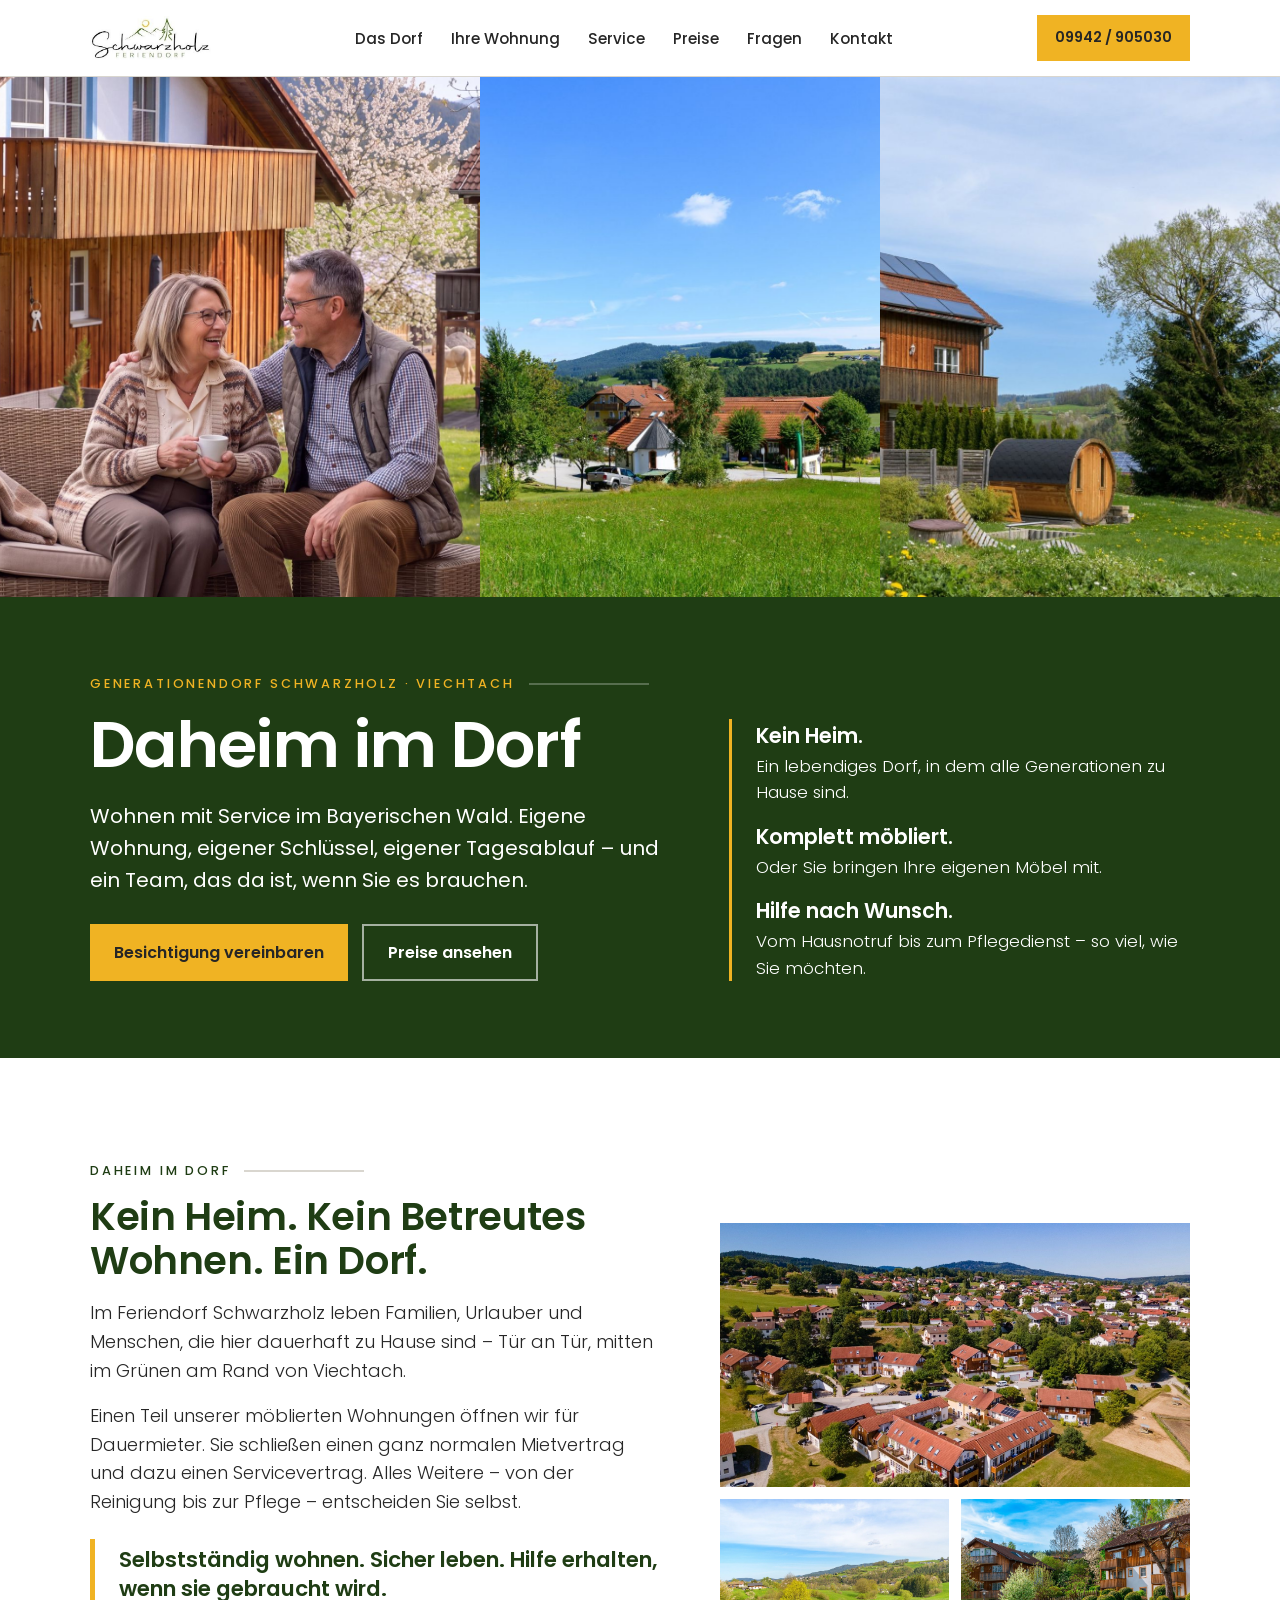
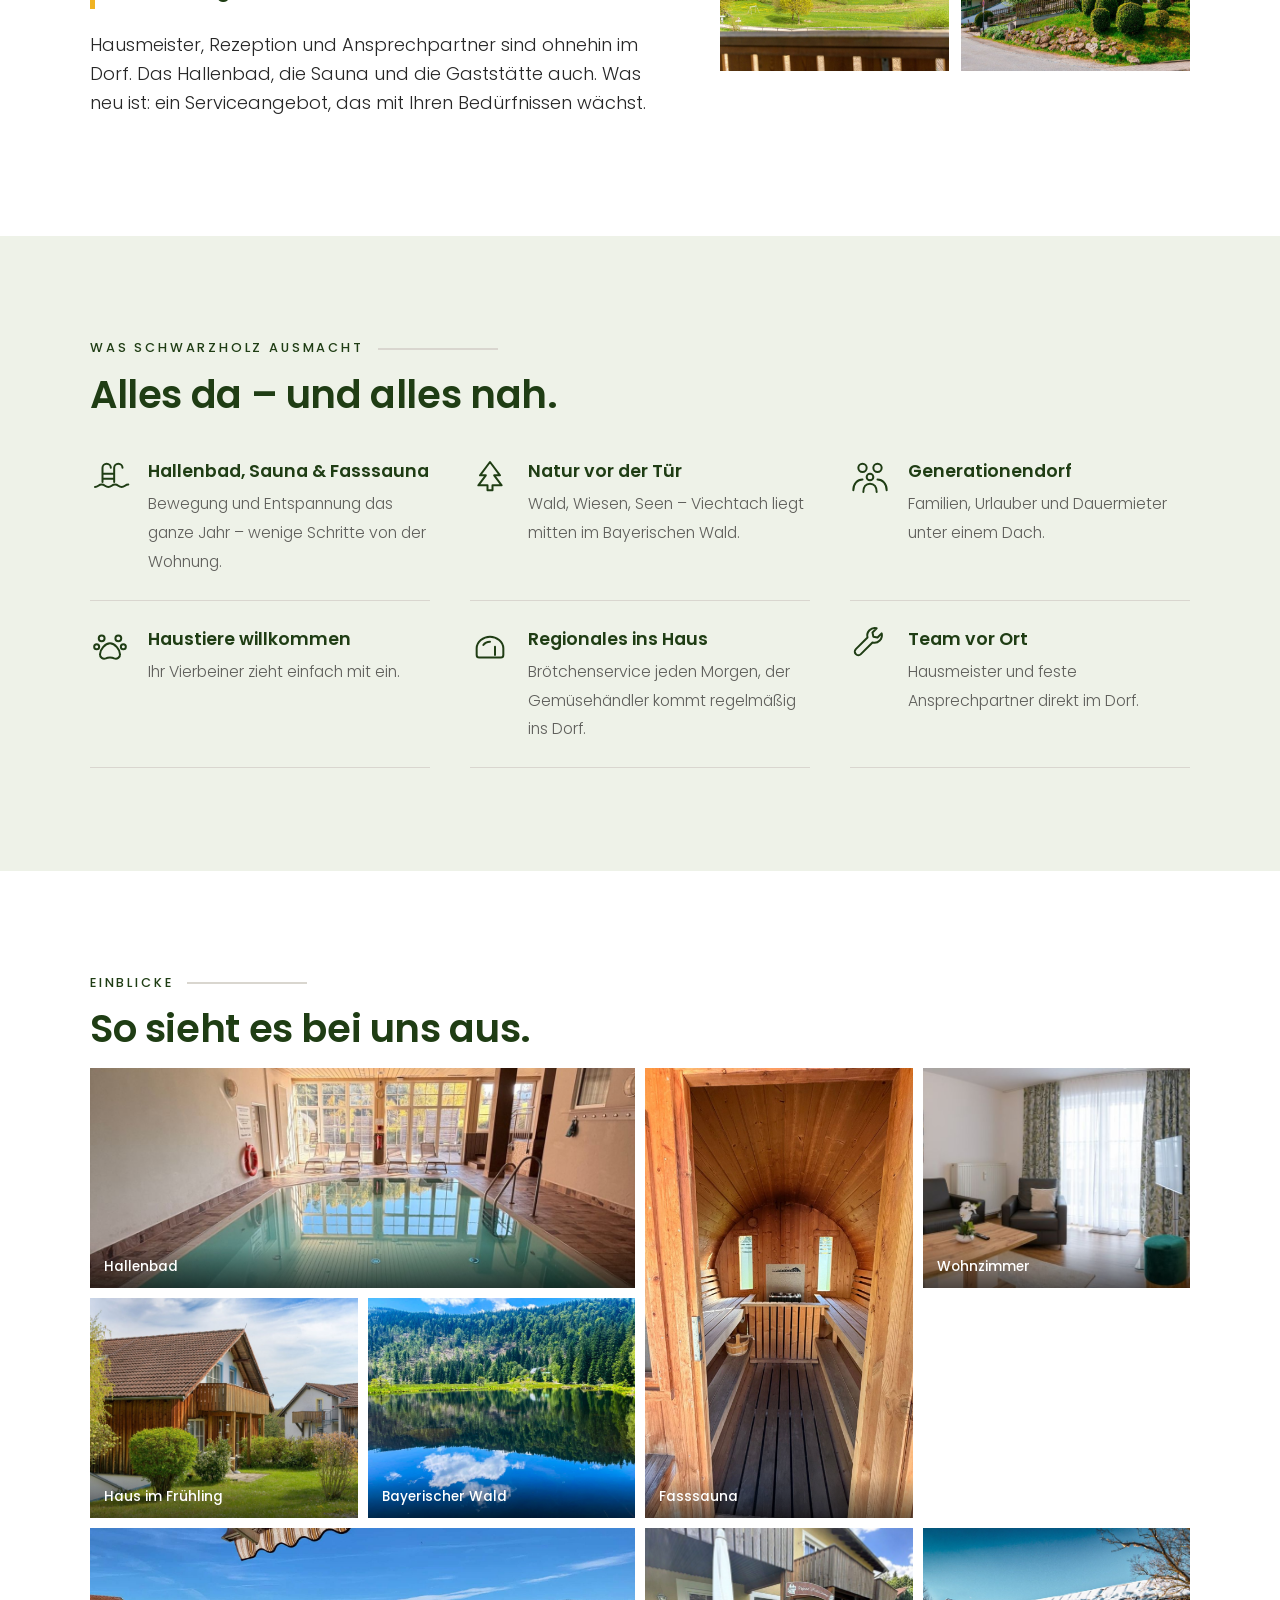
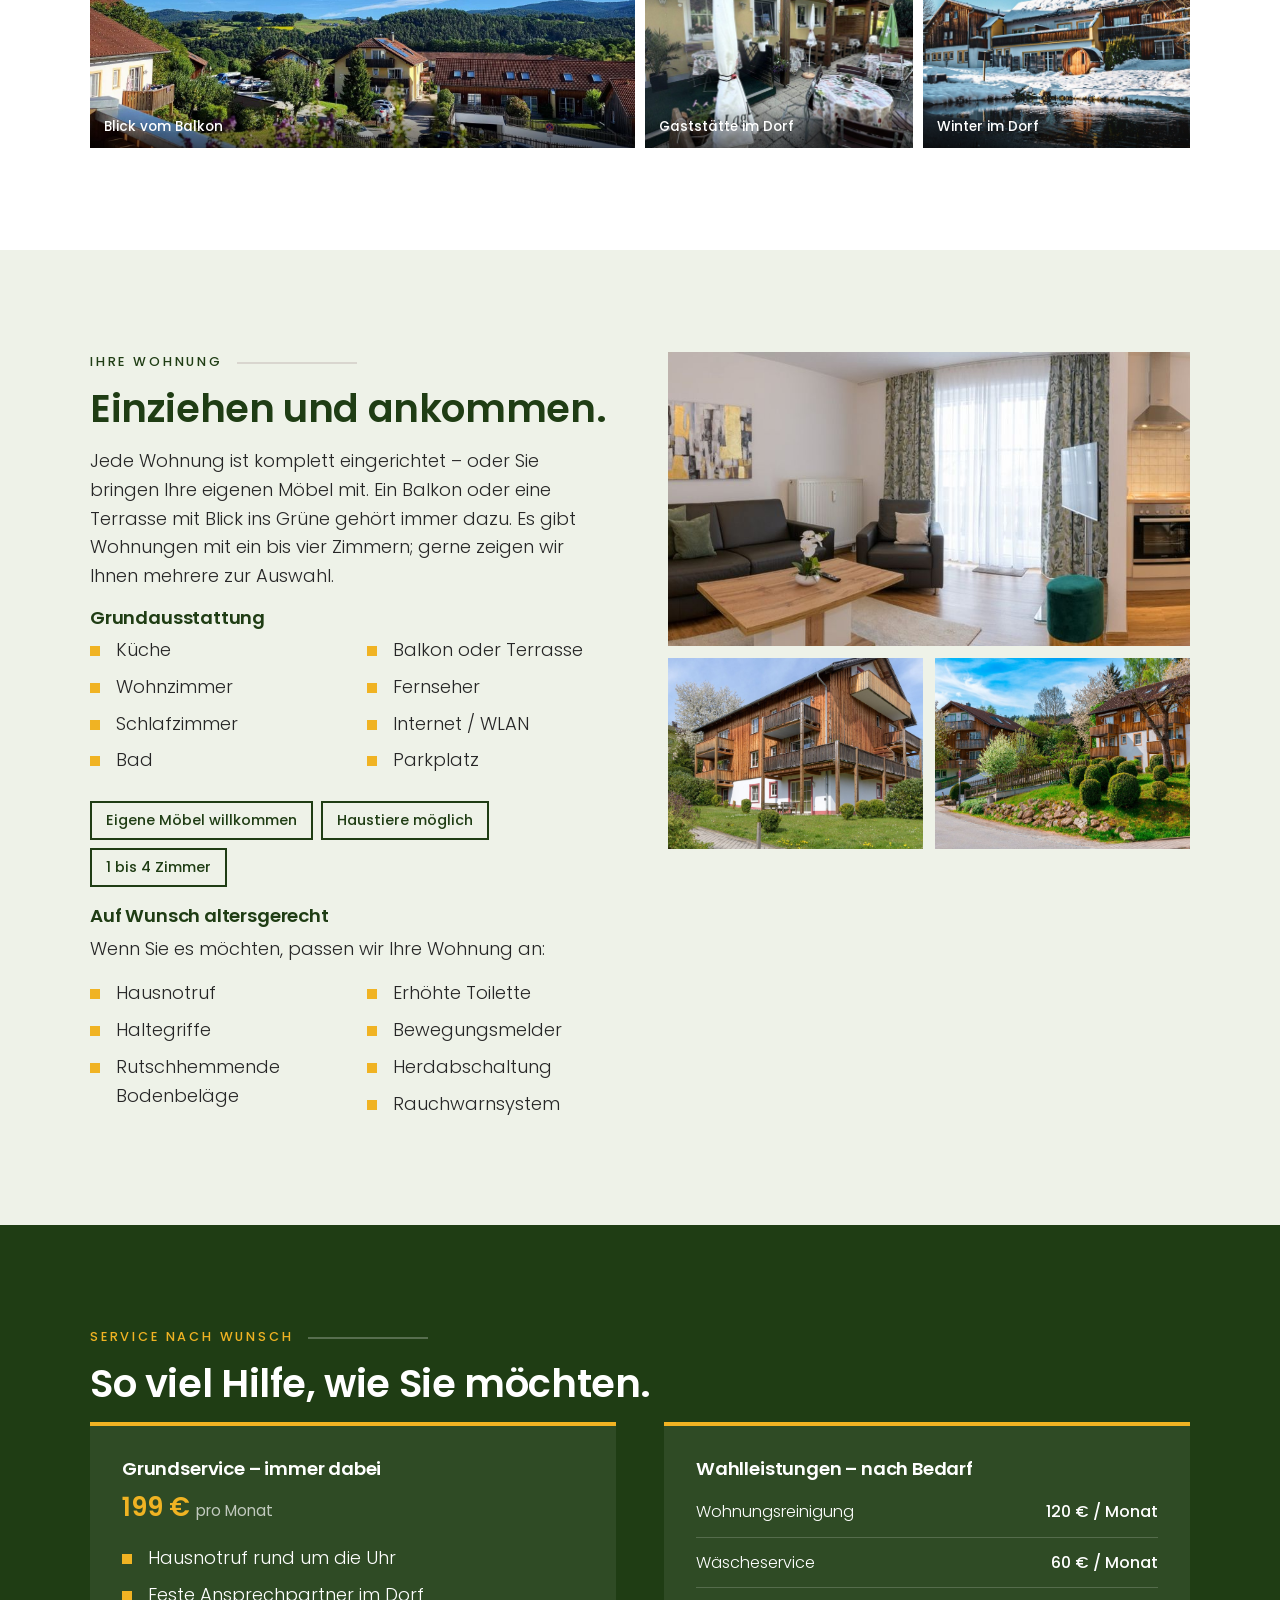
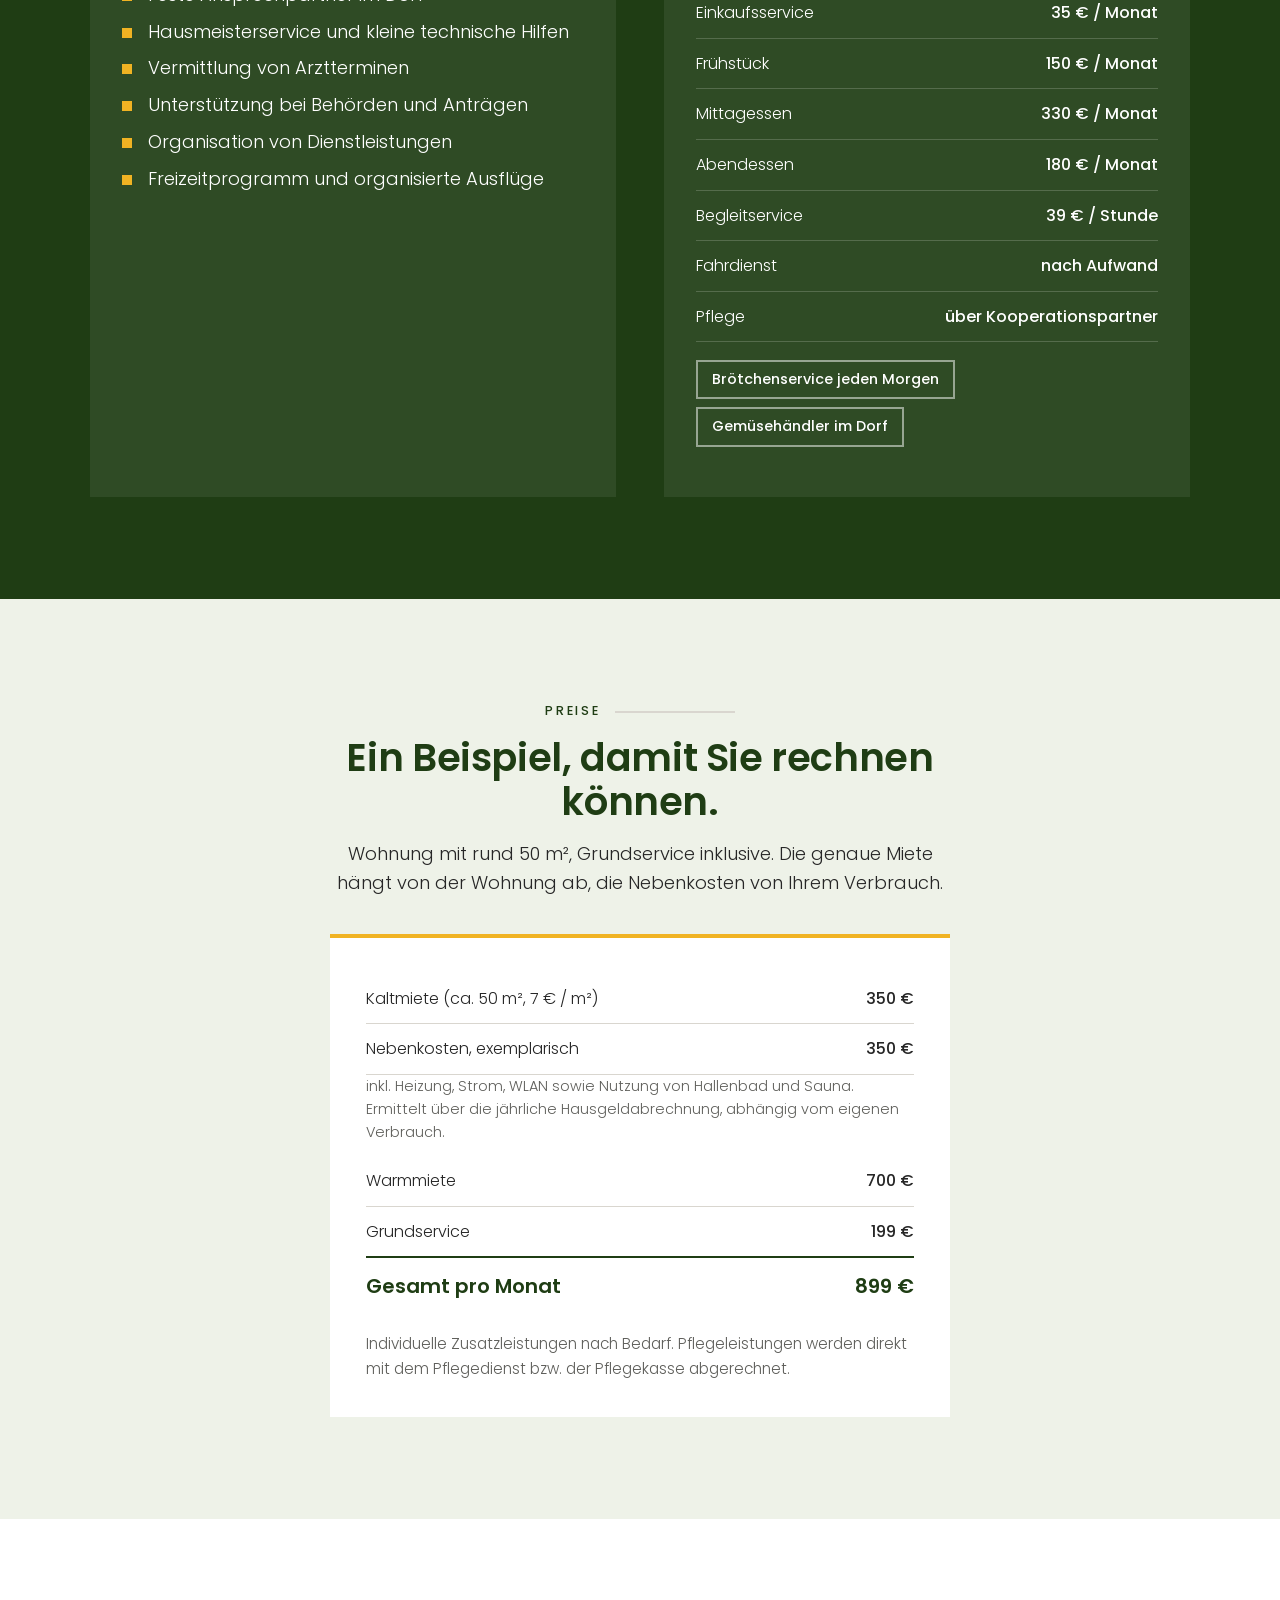
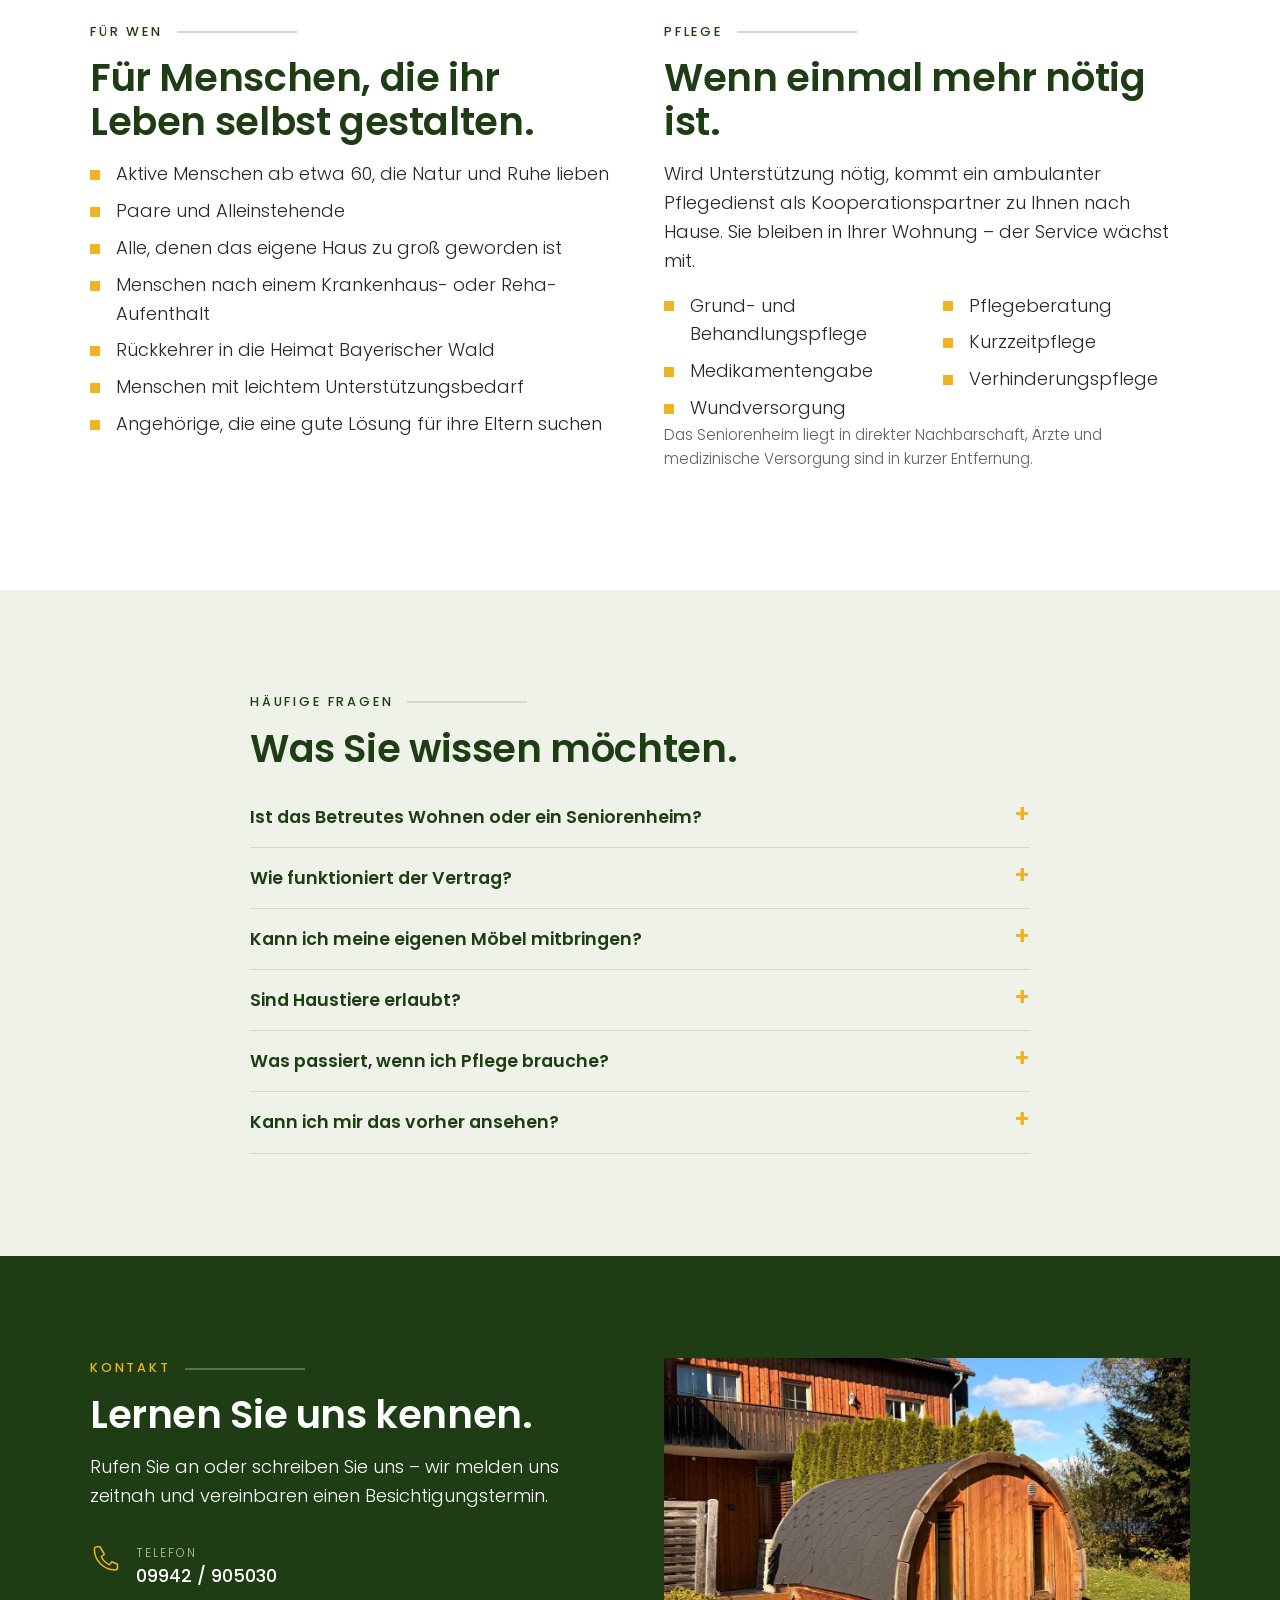
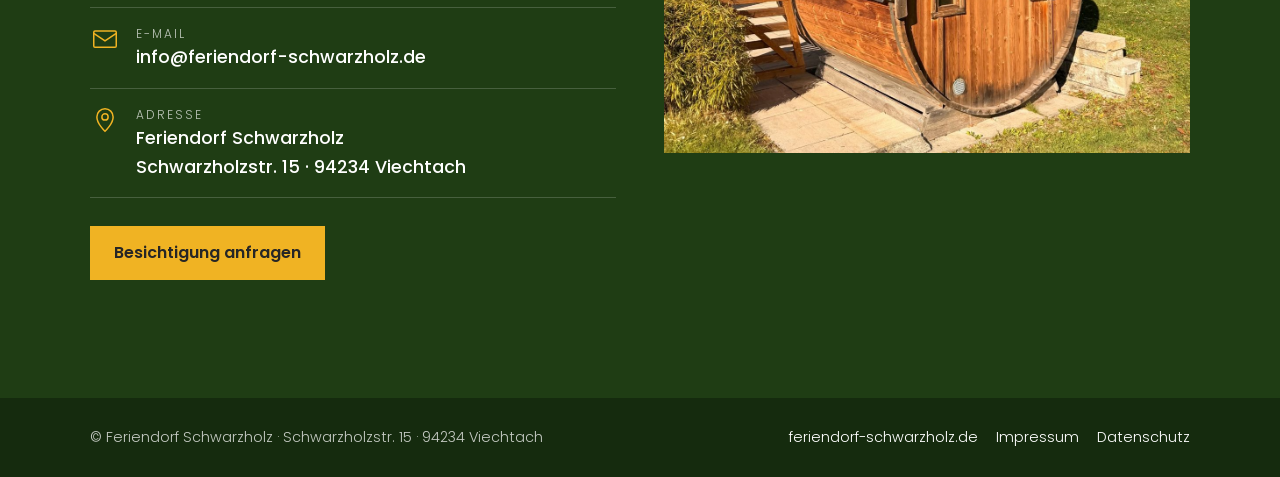
==== index.html @ 9b882f00 "Landingpage Daheim im Dorf – erste Version Co-Authored-By: Claude Fable 5.1 <noreply@anthropic.com> " ====
<!doctype html>
<html lang="de">
<head>
<meta charset="utf-8">
<meta name="viewport" content="width=device-width, initial-scale=1">
<title>Daheim im Dorf – Wohnen mit Service im Feriendorf Schwarzholz, Viechtach</title>
<meta name="description" content="Dauerhaft wohnen im Generationendorf Schwarzholz: möblierte Wohnungen mit Balkon, Hallenbad und Sauna, Service nach Wunsch und Pflege über Partner – mitten im Bayerischen Wald.">
<meta property="og:title" content="Daheim im Dorf – Wohnen mit Service im Bayerischen Wald">
<meta property="og:description" content="Selbstständig wohnen. Sicher leben. Hilfe, wenn sie gebraucht wird. Feriendorf Schwarzholz, Viechtach.">
<meta property="og:image" content="img/paar2.jpg">
<link rel="preconnect" href="https://fonts.googleapis.com">
<link rel="preconnect" href="https://fonts.gstatic.com" crossorigin>
<link href="https://fonts.googleapis.com/css2?family=Poppins:wght@300;400;500;600&display=swap" rel="stylesheet">
<link rel="stylesheet" href="css/style.css">
<link rel="icon" href="img/logo.jpg">
</head>
<body>

<header>
  <div class="wrap nav" id="nav">
    <a href="#top"><img src="img/logo.jpg" alt="Feriendorf Schwarzholz"></a>
    <ul>
      <li><a href="#dorf">Das Dorf</a></li>
      <li><a href="#wohnung">Ihre Wohnung</a></li>
      <li><a href="#service">Service</a></li>
      <li><a href="#preise">Preise</a></li>
      <li><a href="#faq">Fragen</a></li>
      <li><a href="#kontakt">Kontakt</a></li>
    </ul>
    <a class="btn" href="tel:+499942905030">09942 / 905030</a>
    <button class="burger" aria-label="Menü" onclick="document.getElementById('nav').classList.toggle('open')"><span></span><span></span><span></span></button>
  </div>
</header>

<main id="top">

<div class="hero-row">
  <img src="img/paar2.jpg" alt="Paar auf der Terrasse im Feriendorf Schwarzholz" style="object-position:70% 50%">
  <img src="img/dorf.jpg" alt="Blick über das Feriendorf im Sommer" style="object-position:50% 70%">
  <img src="img/sauna_fruehling.jpg" alt="Fasssauna im Garten" style="object-position:60% 55%">
</div>

<section class="hero dark">
  <div class="wrap grid">
    <div>
      <div class="kicker">Generationendorf Schwarzholz · Viechtach</div>
      <h1>Daheim im Dorf</h1>
      <p class="lead">Wohnen mit Service im Bayerischen Wald. Eigene Wohnung, eigener Schlüssel, eigener Tagesablauf – und ein Team, das da ist, wenn Sie es brauchen.</p>
      <div class="cta">
        <a class="btn" href="#kontakt">Besichtigung vereinbaren</a>
        <a class="btn ghost" href="#preise">Preise ansehen</a>
      </div>
    </div>
    <div class="facts">
      <div><b>Kein Heim.</b> Ein lebendiges Dorf, in dem alle Generationen zu Hause sind.</div>
      <div><b>Komplett möbliert.</b> Oder Sie bringen Ihre eigenen Möbel mit.</div>
      <div><b>Hilfe nach Wunsch.</b> Vom Hausnotruf bis zum Pflegedienst – so viel, wie Sie möchten.</div>
    </div>
  </div>
</section>

<section class="intro" id="dorf">
  <div class="wrap grid">
    <div>
      <div class="kicker">Daheim im Dorf</div>
      <h2>Kein Heim. Kein Betreutes Wohnen. Ein Dorf.</h2>
      <p>Im Feriendorf Schwarzholz leben Familien, Urlauber und Menschen, die hier dauerhaft zu Hause sind – Tür an Tür, mitten im Grünen am Rand von Viechtach.</p>
      <p>Einen Teil unserer möblierten Wohnungen öffnen wir für Dauermieter. Sie schließen einen ganz normalen Mietvertrag und dazu einen Servicevertrag. Alles Weitere – von der Reinigung bis zur Pflege – entscheiden Sie selbst.</p>
      <div class="quote">Selbstständig wohnen. Sicher leben. Hilfe erhalten, wenn sie gebraucht wird.</div>
      <p>Hausmeister, Rezeption und Ansprechpartner sind ohnehin im Dorf. Das Hallenbad, die Sauna und die Gaststätte auch. Was neu ist: ein Serviceangebot, das mit Ihren Bedürfnissen wächst.</p>
    </div>
    <div class="photo-stack">
      <img src="img/luft.jpg" alt="Luftaufnahme des Feriendorfs Schwarzholz">
      <img src="img/blick.jpg" alt="Blick vom Balkon über die Wiesen">
      <img src="img/bluete.jpg" alt="Häuser im Feriendorf zur Kirschblüte">
    </div>
  </div>
</section>

<section class="light">
  <div class="wrap">
    <div class="kicker">Was Schwarzholz ausmacht</div>
    <h2>Alles da – und alles nah.</h2>
    <div class="features">
      <div class="feat"><svg viewBox="0 0 48 48"><path d="M6 36c4 0 4-3 8-3s4 3 8 3 4-3 8-3 4 3 8 3 4-3 8-3" fill="none" stroke="currentColor" stroke-width="2.4" stroke-linecap="round"/><path d="M15 30V13a5 5 0 0 1 10 0M29 30V13a5 5 0 0 1 10 0M15 20h14M15 26h14" fill="none" stroke="currentColor" stroke-width="2.4" stroke-linecap="round"/></svg><div><b>Hallenbad, Sauna &amp; Fasssauna</b><span>Bewegung und Entspannung das ganze Jahr – wenige Schritte von der Wohnung.</span></div></div>
      <div class="feat"><svg viewBox="0 0 48 48"><path d="M24 6 12 22h7l-9 12h11v6h6v-6h11l-9-12h7z" fill="none" stroke="currentColor" stroke-width="2.4" stroke-linejoin="round"/></svg><div><b>Natur vor der Tür</b><span>Wald, Wiesen, Seen – Viechtach liegt mitten im Bayerischen Wald.</span></div></div>
      <div class="feat"><svg viewBox="0 0 48 48"><circle cx="15" cy="13" r="5" fill="none" stroke="currentColor" stroke-width="2.4"/><circle cx="33" cy="13" r="5" fill="none" stroke="currentColor" stroke-width="2.4"/><circle cx="24" cy="24" r="4" fill="none" stroke="currentColor" stroke-width="2.4"/><path d="M4 40c0-8 5-13 11-13M44 40c0-8-5-13-11-13M16 42c0-6 3-10 8-10s8 4 8 10" fill="none" stroke="currentColor" stroke-width="2.4" stroke-linecap="round"/></svg><div><b>Generationendorf</b><span>Familien, Urlauber und Dauermieter unter einem Dach.</span></div></div>
      <div class="feat"><svg viewBox="0 0 48 48"><circle cx="14" cy="16" r="3.5" fill="none" stroke="currentColor" stroke-width="2.4"/><circle cx="34" cy="16" r="3.5" fill="none" stroke="currentColor" stroke-width="2.4"/><circle cx="8" cy="26" r="3" fill="none" stroke="currentColor" stroke-width="2.4"/><circle cx="40" cy="26" r="3" fill="none" stroke="currentColor" stroke-width="2.4"/><path d="M24 22c6 0 12 8 12 13a5 5 0 0 1-7 5c-2-1-3-1-5-1s-3 0-5 1a5 5 0 0 1-7-5c0-5 6-13 12-13z" fill="none" stroke="currentColor" stroke-width="2.4"/></svg><div><b>Haustiere willkommen</b><span>Ihr Vierbeiner zieht einfach mit ein.</span></div></div>
      <div class="feat"><svg viewBox="0 0 48 48"><path d="M8 28c0-8 8-14 16-14s16 6 16 14v8a3 3 0 0 1-3 3H11a3 3 0 0 1-3-3zM16 24c2-3 5-4 8-4M30 36V26" fill="none" stroke="currentColor" stroke-width="2.4" stroke-linecap="round" stroke-linejoin="round"/></svg><div><b>Regionales ins Haus</b><span>Brötchenservice jeden Morgen, der Gemüsehändler kommt regelmäßig ins Dorf.</span></div></div>
      <div class="feat"><svg viewBox="0 0 48 48"><path d="M38 10a9 9 0 0 1-11 11L13 35a4 4 0 0 1-6-6l14-14A9 9 0 0 1 32 4l-5 5 1 5 5 1z" fill="none" stroke="currentColor" stroke-width="2.4" stroke-linejoin="round"/></svg><div><b>Team vor Ort</b><span>Hausmeister und feste Ansprechpartner direkt im Dorf.</span></div></div>
    </div>
  </div>
</section>

<section>
  <div class="wrap">
    <div class="kicker">Einblicke</div>
    <h2>So sieht es bei uns aus.</h2>
    <div class="gallery">
      <figure class="wide"><img src="img/pool2.jpg" alt="Hallenbad" style="object-position:50% 45%"><figcaption>Hallenbad</figcaption></figure>
      <figure class="tall"><img src="img/sauna_innen.jpg" alt="Fasssauna von innen"><figcaption>Fasssauna</figcaption></figure>
      <figure><img src="img/innen.jpg" alt="Wohnzimmer einer Wohnung"><figcaption>Wohnzimmer</figcaption></figure>
      <figure><img src="img/haus2.jpg" alt="Haus mit Balkon im Frühling"><figcaption>Haus im Frühling</figcaption></figure>
      <figure><img src="img/see.jpg" alt="See im Bayerischen Wald"><figcaption>Bayerischer Wald</figcaption></figure>
      <figure class="wide"><img src="img/markise.jpg" alt="Blick vom Balkon mit Markise" style="object-position:50% 60%"><figcaption>Blick vom Balkon</figcaption></figure>
      <figure><img src="img/gast.jpg" alt="Terrasse der Gaststätte" style="object-position:50% 60%"><figcaption>Gaststätte im Dorf</figcaption></figure>
      <figure><img src="img/sauna_winter.jpg" alt="Fasssauna im Winter"><figcaption>Winter im Dorf</figcaption></figure>
    </div>
  </div>
</section>

<section class="wohnung light" id="wohnung">
  <div class="wrap grid">
    <div>
      <div class="kicker">Ihre Wohnung</div>
      <h2>Einziehen und ankommen.</h2>
      <p>Jede Wohnung ist komplett eingerichtet – oder Sie bringen Ihre eigenen Möbel mit. Ein Balkon oder eine Terrasse mit Blick ins Grüne gehört immer dazu. Es gibt Wohnungen mit ein bis vier Zimmern; gerne zeigen wir Ihnen mehrere zur Auswahl.</p>
      <h3>Grundausstattung</h3>
      <ul class="chk two">
        <li>Küche</li><li>Wohnzimmer</li><li>Schlafzimmer</li><li>Bad</li><li>Balkon oder Terrasse</li><li>Fernseher</li><li>Internet / WLAN</li><li>Parkplatz</li>
      </ul>
      <div class="tags"><span class="tg">Eigene Möbel willkommen</span><span class="tg">Haustiere möglich</span><span class="tg">1 bis 4 Zimmer</span></div>
      <h3>Auf Wunsch altersgerecht</h3>
      <p>Wenn Sie es möchten, passen wir Ihre Wohnung an:</p>
      <ul class="chk two">
        <li>Hausnotruf</li><li>Haltegriffe</li><li>Rutschhemmende Bodenbeläge</li><li>Erhöhte Toilette</li><li>Bewegungsmelder</li><li>Herdabschaltung</li><li>Rauchwarnsystem</li>
      </ul>
    </div>
    <div class="photo-stack">
      <img src="img/innen.jpg" alt="Wohnzimmer mit Küche">
      <img src="img/haus.jpg" alt="Haus mit Balkonen">
      <img src="img/bluete.jpg" alt="Wohnhaus im Feriendorf">
    </div>
  </div>
</section>

<section class="service dark" id="service">
  <div class="wrap">
    <div class="kicker">Service nach Wunsch</div>
    <h2>So viel Hilfe, wie Sie möchten.</h2>
    <div class="grid">
      <div class="card">
        <h3>Grundservice – immer dabei</h3>
        <p class="price">199 € <small>pro Monat</small></p>
        <ul class="chk">
          <li>Hausnotruf rund um die Uhr</li>
          <li>Feste Ansprechpartner im Dorf</li>
          <li>Hausmeisterservice und kleine technische Hilfen</li>
          <li>Vermittlung von Arztterminen</li>
          <li>Unterstützung bei Behörden und Anträgen</li>
          <li>Organisation von Dienstleistungen</li>
          <li>Freizeitprogramm und organisierte Ausflüge</li>
        </ul>
      </div>
      <div class="card">
        <h3>Wahlleistungen – nach Bedarf</h3>
        <table>
          <tr><td>Wohnungsreinigung</td><td>120 € / Monat</td></tr>
          <tr><td>Wäscheservice</td><td>60 € / Monat</td></tr>
          <tr><td>Einkaufsservice</td><td>35 € / Monat</td></tr>
          <tr><td>Frühstück</td><td>150 € / Monat</td></tr>
          <tr><td>Mittagessen</td><td>330 € / Monat</td></tr>
          <tr><td>Abendessen</td><td>180 € / Monat</td></tr>
          <tr><td>Begleitservice</td><td>39 € / Stunde</td></tr>
          <tr><td>Fahrdienst</td><td>nach Aufwand</td></tr>
          <tr><td>Pflege</td><td>über Kooperationspartner</td></tr>
        </table>
        <div class="tags"><span class="tg">Brötchenservice jeden Morgen</span><span class="tg">Gemüsehändler im Dorf</span></div>
      </div>
    </div>
  </div>
</section>

<section class="preise light" id="preise">
  <div class="wrap">
    <div style="text-align:center;max-width:640px;margin:0 auto 36px;">
      <div class="kicker" style="justify-content:center;">Preise</div>
      <h2>Ein Beispiel, damit Sie rechnen können.</h2>
      <p>Wohnung mit rund 50 m², Grundservice inklusive. Die genaue Miete hängt von der Wohnung ab, die Nebenkosten von Ihrem Verbrauch.</p>
    </div>
    <div class="calc">
      <table>
        <tr><td>Kaltmiete (ca. 50 m², 7 € / m²)</td><td>350 €</td></tr>
        <tr><td>Nebenkosten, exemplarisch</td><td>350 €</td></tr>
        <tr><td class="sub" colspan="2">inkl. Heizung, Strom, WLAN sowie Nutzung von Hallenbad und Sauna. Ermittelt über die jährliche Hausgeldabrechnung, abhängig vom eigenen Verbrauch.</td></tr>
        <tr><td>Warmmiete</td><td>700 €</td></tr>
        <tr><td>Grundservice</td><td>199 €</td></tr>
        <tr><td class="total">Gesamt pro Monat</td><td class="total">899 €</td></tr>
      </table>
      <p class="note" style="margin:18px 0 0;">Individuelle Zusatzleistungen nach Bedarf. Pflegeleistungen werden direkt mit dem Pflegedienst bzw. der Pflegekasse abgerechnet.</p>
    </div>
  </div>
</section>

<section>
  <div class="wrap cols">
    <div>
      <div class="kicker">Für wen</div>
      <h2>Für Menschen, die ihr Leben selbst gestalten.</h2>
      <ul class="chk">
        <li>Aktive Menschen ab etwa 60, die Natur und Ruhe lieben</li>
        <li>Paare und Alleinstehende</li>
        <li>Alle, denen das eigene Haus zu groß geworden ist</li>
        <li>Menschen nach einem Krankenhaus- oder Reha-Aufenthalt</li>
        <li>Rückkehrer in die Heimat Bayerischer Wald</li>
        <li>Menschen mit leichtem Unterstützungsbedarf</li>
        <li>Angehörige, die eine gute Lösung für ihre Eltern suchen</li>
      </ul>
    </div>
    <div>
      <div class="kicker">Pflege</div>
      <h2>Wenn einmal mehr nötig ist.</h2>
      <p>Wird Unterstützung nötig, kommt ein ambulanter Pflegedienst als Kooperationspartner zu Ihnen nach Hause. Sie bleiben in Ihrer Wohnung – der Service wächst mit.</p>
      <ul class="chk two">
        <li>Grund- und Behandlungspflege</li><li>Medikamentengabe</li><li>Wundversorgung</li><li>Pflegeberatung</li><li>Kurzzeitpflege</li><li>Verhinderungspflege</li>
      </ul>
      <p class="note">Das Seniorenheim liegt in direkter Nachbarschaft, Ärzte und medizinische Versorgung sind in kurzer Entfernung.</p>
    </div>
  </div>
</section>

<section class="light" id="faq">
  <div class="wrap" style="max-width:860px;">
    <div class="kicker">Häufige Fragen</div>
    <h2>Was Sie wissen möchten.</h2>
    <details><summary>Ist das Betreutes Wohnen oder ein Seniorenheim?</summary><p>Nein. Das Feriendorf Schwarzholz ist eine gewachsene Wohnanlage, in der Familien, Urlauber und Dauermieter zusammenleben. Sie wohnen in Ihrer eigenen Wohnung und entscheiden selbst, welche Leistungen Sie dazunehmen.</p></details>
    <details><summary>Wie funktioniert der Vertrag?</summary><p>Sie schließen einen normalen Mietvertrag für die Wohnung und einen Servicevertrag für den Grundservice. Wahlleistungen buchen Sie dazu, wenn Sie sie brauchen.</p></details>
    <details><summary>Kann ich meine eigenen Möbel mitbringen?</summary><p>Ja. Die Wohnungen sind komplett möbliert, Sie können aber auch mit eigenen Möbeln einziehen – ganz oder teilweise.</p></details>
    <details><summary>Sind Haustiere erlaubt?</summary><p>Ja, Haustiere sind willkommen. Sprechen Sie uns einfach vorher darauf an.</p></details>
    <details><summary>Was passiert, wenn ich Pflege brauche?</summary><p>Ein ambulanter Pflegedienst als Kooperationspartner kommt zu Ihnen in die Wohnung. Die Abrechnung läuft wie gewohnt über die Pflegekasse. Sie müssen nicht umziehen.</p></details>
    <details><summary>Kann ich mir das vorher ansehen?</summary><p>Unbedingt. Vereinbaren Sie einen Termin – wir zeigen Ihnen das Dorf, mehrere Wohnungen zur Auswahl und die Menschen dahinter. Gerne auch gemeinsam mit Ihren Angehörigen.</p></details>
  </div>
</section>

<section class="kontakt dark" id="kontakt">
  <div class="wrap grid">
    <div>
      <div class="kicker">Kontakt</div>
      <h2>Lernen Sie uns kennen.</h2>
      <p>Rufen Sie an oder schreiben Sie uns – wir melden uns zeitnah und vereinbaren einen Besichtigungstermin.</p>
      <ul class="contact-list">
        <li><svg viewBox="0 0 48 48"><path d="M16 6h-5a4 4 0 0 0-4 4c0 18 15 33 33 33a4 4 0 0 0 4-4v-5l-9-4-4 5c-6-3-10-7-13-13l5-4z" fill="none" stroke="currentColor" stroke-width="2.4" stroke-linejoin="round"/></svg><div><small>Telefon</small><a href="tel:+499942905030">09942 / 905030</a></div></li>
        <li><svg viewBox="0 0 48 48"><rect x="6" y="11" width="36" height="26" rx="2" fill="none" stroke="currentColor" stroke-width="2.4"/><path d="m6 15 18 12 18-12" fill="none" stroke="currentColor" stroke-width="2.4" stroke-linejoin="round"/></svg><div><small>E-Mail</small><a href="mailto:info@feriendorf-schwarzholz.de?subject=Daheim%20im%20Dorf%20%E2%80%93%20Anfrage%20Besichtigung">info@feriendorf-schwarzholz.de</a></div></li>
        <li><svg viewBox="0 0 48 48"><path d="M24 42s13-12 13-23a13 13 0 0 0-26 0c0 11 13 23 13 23z" fill="none" stroke="currentColor" stroke-width="2.4"/><circle cx="24" cy="19" r="5" fill="none" stroke="currentColor" stroke-width="2.4"/></svg><div><small>Adresse</small><a href="https://www.google.com/maps/search/?api=1&query=Feriendorf+Schwarzholz+Schwarzholzstr.+15+94234+Viechtach" target="_blank" rel="noopener">Feriendorf Schwarzholz<br>Schwarzholzstr. 15 · 94234 Viechtach</a></div></li>
      </ul>
      <p style="margin-top:28px;"><a class="btn" href="mailto:info@feriendorf-schwarzholz.de?subject=Daheim%20im%20Dorf%20%E2%80%93%20Anfrage%20Besichtigung">Besichtigung anfragen</a></p>
    </div>
    <div>
      <img src="img/sauna_herbst.jpg" alt="Fasssauna im Herbst" style="object-position:50% 60%">
    </div>
  </div>
</section>

</main>

<footer>
  <div class="wrap">
    <span>© Feriendorf Schwarzholz · Schwarzholzstr. 15 · 94234 Viechtach</span>
    <span><a href="https://www.feriendorf-schwarzholz.de" target="_blank" rel="noopener">feriendorf-schwarzholz.de</a><a href="https://www.feriendorf-schwarzholz.de/impressum" target="_blank" rel="noopener">Impressum</a><a href="https://www.feriendorf-schwarzholz.de/datenschutz" target="_blank" rel="noopener">Datenschutz</a></span>
  </div>
</footer>

<a class="call-bar" href="tel:+499942905030">Jetzt anrufen · 09942 / 905030</a>

</body>
</html>
---- css/style.css ----
:root {
  --g: #1f3d14;
  --g2: #2c5420;
  --gl: #eef2e8;
  --sun: #f0b323;
  --line: #d9d6cf;
  --ink: #262626;
  --grey: #5f5f5b;
  --bg: #ffffff;
  --max: 1180px;
}

* { box-sizing: border-box; margin: 0; padding: 0; }
html { scroll-behavior: smooth; }
body {
  font-family: "Poppins", system-ui, -apple-system, "Segoe UI", sans-serif;
  font-weight: 300;
  color: var(--ink);
  background: var(--bg);
  font-size: 18px;
  line-height: 1.6;
}
img { display: block; max-width: 100%; }
a { color: var(--g); }
strong { font-weight: 500; }
h1, h2, h3 { font-weight: 600; color: var(--g); line-height: 1.15; letter-spacing: -0.01em; }
h1 { font-size: clamp(2.4rem, 5vw, 4rem); }
h2 { font-size: clamp(1.7rem, 3vw, 2.4rem); margin-bottom: 1rem; }
h3 { font-size: 1.15rem; margin-bottom: .5rem; }
p { margin-bottom: 1rem; }
.wrap { max-width: var(--max); margin: 0 auto; padding: 0 clamp(16px, 4vw, 40px); }
.dark { background: var(--g); color: #fff; }
.dark h1, .dark h2, .dark h3 { color: #fff; }
.dark a { color: #fff; }
.light { background: var(--gl); }
section { padding: clamp(56px, 8vw, 110px) 0; }

.kicker {
  display: flex; align-items: center; gap: 14px;
  font-weight: 500; font-size: .8rem; letter-spacing: .22em; text-transform: uppercase;
  color: var(--g); margin-bottom: 14px;
}
.kicker::after { content: ""; flex: 1; max-width: 120px; height: 2px; background: var(--line); }
.dark .kicker { color: var(--sun); }
.dark .kicker::after { background: rgba(255,255,255,.25); }

/* Header */
header {
  position: sticky; top: 0; z-index: 50; background: #fff;
  border-bottom: 1px solid var(--line);
}
.nav { display: flex; align-items: center; justify-content: space-between; height: 76px; gap: 20px; }
.nav img { height: 44px; }
.nav ul { display: flex; gap: 28px; list-style: none; }
.nav ul a { text-decoration: none; font-weight: 500; font-size: .95rem; color: var(--ink); }
.nav ul a:hover { color: var(--g); }
.btn {
  display: inline-flex; align-items: center; gap: 10px;
  background: var(--sun); color: var(--ink) !important; text-decoration: none;
  font-weight: 600; padding: 14px 24px; border: 0; font-size: 1rem; cursor: pointer;
  transition: background .15s;
}
.btn:hover { background: #e3a614; }
.btn.ghost { background: transparent; color: #fff !important; border: 2px solid rgba(255,255,255,.6); }
.btn.ghost:hover { background: rgba(255,255,255,.1); }
.btn.outline { background: transparent; color: var(--g) !important; border: 2px solid var(--g); }
.nav .btn { padding: 11px 18px; font-size: .9rem; }
.burger { display: none; background: none; border: 0; width: 44px; height: 44px; cursor: pointer; }
.burger span { display: block; height: 3px; background: var(--g); margin: 7px 8px; }

/* Hero */
.hero-row { display: grid; grid-template-columns: 1.2fr 1fr 1fr; height: clamp(260px, 42vw, 520px); }
.hero-row img { width: 100%; height: 100%; object-fit: cover; }
.hero { padding: clamp(40px, 6vw, 80px) 0; }
.hero .grid { display: grid; grid-template-columns: 1.3fr 1fr; gap: 40px; align-items: end; }
.hero p.lead { font-size: 1.25rem; font-weight: 400; max-width: 34em; margin: 18px 0 28px; }
.hero .cta { display: flex; gap: 14px; flex-wrap: wrap; }
.hero .facts { display: grid; gap: 14px; border-left: 3px solid var(--sun); padding-left: 24px; }
.hero .facts div { font-size: 1.05rem; }
.hero .facts b { display: block; font-weight: 600; font-size: 1.3rem; }

/* Intro */
.intro .grid { display: grid; grid-template-columns: 1.1fr .9fr; gap: 56px; align-items: center; }
.quote {
  border-left: 5px solid var(--sun); padding: 6px 0 6px 24px;
  font-weight: 600; color: var(--g); font-size: 1.35rem; line-height: 1.35; margin: 22px 0;
}
.photo-stack { display: grid; grid-template-columns: 1fr 1fr; gap: 12px; }
.photo-stack img { width: 100%; aspect-ratio: 4/3; object-fit: cover; }
.photo-stack img:first-child { grid-column: 1 / -1; aspect-ratio: 16/9; }

/* Features */
.features { display: grid; grid-template-columns: repeat(3, 1fr); gap: 0 40px; }
.feat { display: flex; gap: 18px; padding: 24px 0; border-bottom: 1px solid var(--line); }
.feat svg { width: 40px; height: 40px; flex: 0 0 40px; color: var(--g); }
.feat b { display: block; font-weight: 600; color: var(--g); font-size: 1.1rem; margin-bottom: 4px; }
.feat span { color: var(--grey); font-size: .98rem; }

/* Gallery */
.gallery { display: grid; grid-template-columns: repeat(4, 1fr); grid-auto-rows: 220px; gap: 10px; }
.gallery figure { overflow: hidden; margin: 0; position: relative; }
.gallery img { width: 100%; height: 100%; object-fit: cover; transition: transform .4s; }
.gallery figure:hover img { transform: scale(1.04); }
.gallery figcaption {
  position: absolute; left: 0; right: 0; bottom: 0; padding: 10px 14px;
  background: linear-gradient(transparent, rgba(0,0,0,.55)); color: #fff; font-size: .85rem; font-weight: 500;
}
.gallery .tall { grid-row: span 2; }
.gallery .wide { grid-column: span 2; }

/* Wohnung */
.wohnung .grid { display: grid; grid-template-columns: 1fr 1fr; gap: 56px; align-items: start; }
.chk { list-style: none; }
.chk li { position: relative; padding-left: 26px; margin-bottom: 8px; }
.chk li::before { content: ""; position: absolute; left: 0; top: .55em; width: 10px; height: 10px; background: var(--sun); }
.two { columns: 2; column-gap: 32px; }
.tags { display: flex; flex-wrap: wrap; gap: 8px; margin: 18px 0; }
.tg { border: 2px solid var(--g); color: var(--g); font-weight: 500; font-size: .9rem; padding: 6px 14px; }
.dark .tg { border-color: rgba(255,255,255,.5); color: #fff; }
.note { font-size: .95rem; color: var(--grey); }

/* Service */
.service .grid { display: grid; grid-template-columns: 1fr 1fr; gap: 48px; }
.card { background: #fff; padding: 32px; border-top: 4px solid var(--sun); }
.dark .card { background: rgba(255,255,255,.07); border-top-color: var(--sun); }
.price { font-weight: 600; color: var(--g); font-size: 1.6rem; }
.dark .price { color: var(--sun); }
.price small { font-size: .95rem; font-weight: 400; color: var(--grey); }
.dark .price small { color: rgba(255,255,255,.7); }
table { width: 100%; border-collapse: collapse; font-size: 1rem; }
td { padding: 12px 0; border-bottom: 1px solid var(--line); vertical-align: top; }
.dark td { border-color: rgba(255,255,255,.18); }
td:last-child { text-align: right; white-space: nowrap; font-weight: 500; }

/* Preise */
.preise .calc { max-width: 620px; margin: 0 auto; background: #fff; padding: 36px; border-top: 4px solid var(--sun); }
.preise .calc td.total { font-weight: 600; font-size: 1.25rem; color: var(--g); border-bottom: 0; border-top: 2px solid var(--g); }
.preise .calc td.sub { color: var(--grey); font-size: .9rem; padding-top: 0; border-bottom: 0; white-space: normal; text-align: left; font-weight: 300; }

/* Für wen + Pflege */
.cols { display: grid; grid-template-columns: 1fr 1fr; gap: 48px; }

/* FAQ */
details { border-bottom: 1px solid var(--line); padding: 16px 0; }
summary { cursor: pointer; font-weight: 600; color: var(--g); font-size: 1.1rem; list-style: none; display: flex; justify-content: space-between; gap: 16px; }
summary::after { content: "+"; font-size: 1.5rem; line-height: 1; color: var(--sun); }
details[open] summary::after { content: "–"; }
details p { margin: 12px 0 0; max-width: 60em; }

/* Kontakt */
.kontakt .grid { display: grid; grid-template-columns: 1fr 1fr; gap: 48px; align-items: start; }
.contact-list { list-style: none; }
.contact-list li { display: flex; gap: 16px; align-items: flex-start; padding: 16px 0; border-bottom: 1px solid rgba(255,255,255,.18); }
.contact-list svg { width: 30px; height: 30px; flex: 0 0 30px; color: var(--sun); }
.contact-list small { display: block; font-size: .75rem; letter-spacing: .16em; text-transform: uppercase; opacity: .7; }
.contact-list a { text-decoration: none; font-weight: 500; font-size: 1.1rem; }
.kontakt img { width: 100%; aspect-ratio: 4/3; object-fit: cover; }

footer { background: #152b0e; color: rgba(255,255,255,.75); padding: 28px 0; font-size: .9rem; }
footer .wrap { display: flex; justify-content: space-between; gap: 16px; flex-wrap: wrap; }
footer a { color: #fff; text-decoration: none; margin-left: 18px; }

/* Mobile */
.call-bar { display: none; }
@media (max-width: 900px) {
  .nav ul { display: none; }
  .nav .btn { display: none; }
  .burger { display: block; }
  .nav.open ul { display: flex; flex-direction: column; position: absolute; left: 0; right: 0; top: 76px; background: #fff; padding: 16px 24px 24px; border-bottom: 1px solid var(--line); gap: 16px; }
  .hero .grid, .intro .grid, .wohnung .grid, .service .grid, .cols, .kontakt .grid { grid-template-columns: 1fr; gap: 32px; }
  .features { grid-template-columns: 1fr; }
  .gallery { grid-template-columns: repeat(2, 1fr); grid-auto-rows: 160px; }
  .hero-row { grid-template-columns: 1fr 1fr; height: 46vw; }
  .hero-row img:last-child { display: none; }
  .two { columns: 1; }
  body { padding-bottom: 64px; }
  .call-bar {
    display: flex; position: fixed; left: 0; right: 0; bottom: 0; z-index: 60;
    background: var(--sun); color: var(--ink); text-decoration: none; font-weight: 600;
    justify-content: center; align-items: center; gap: 10px; height: 60px; font-size: 1.05rem;
  }
}
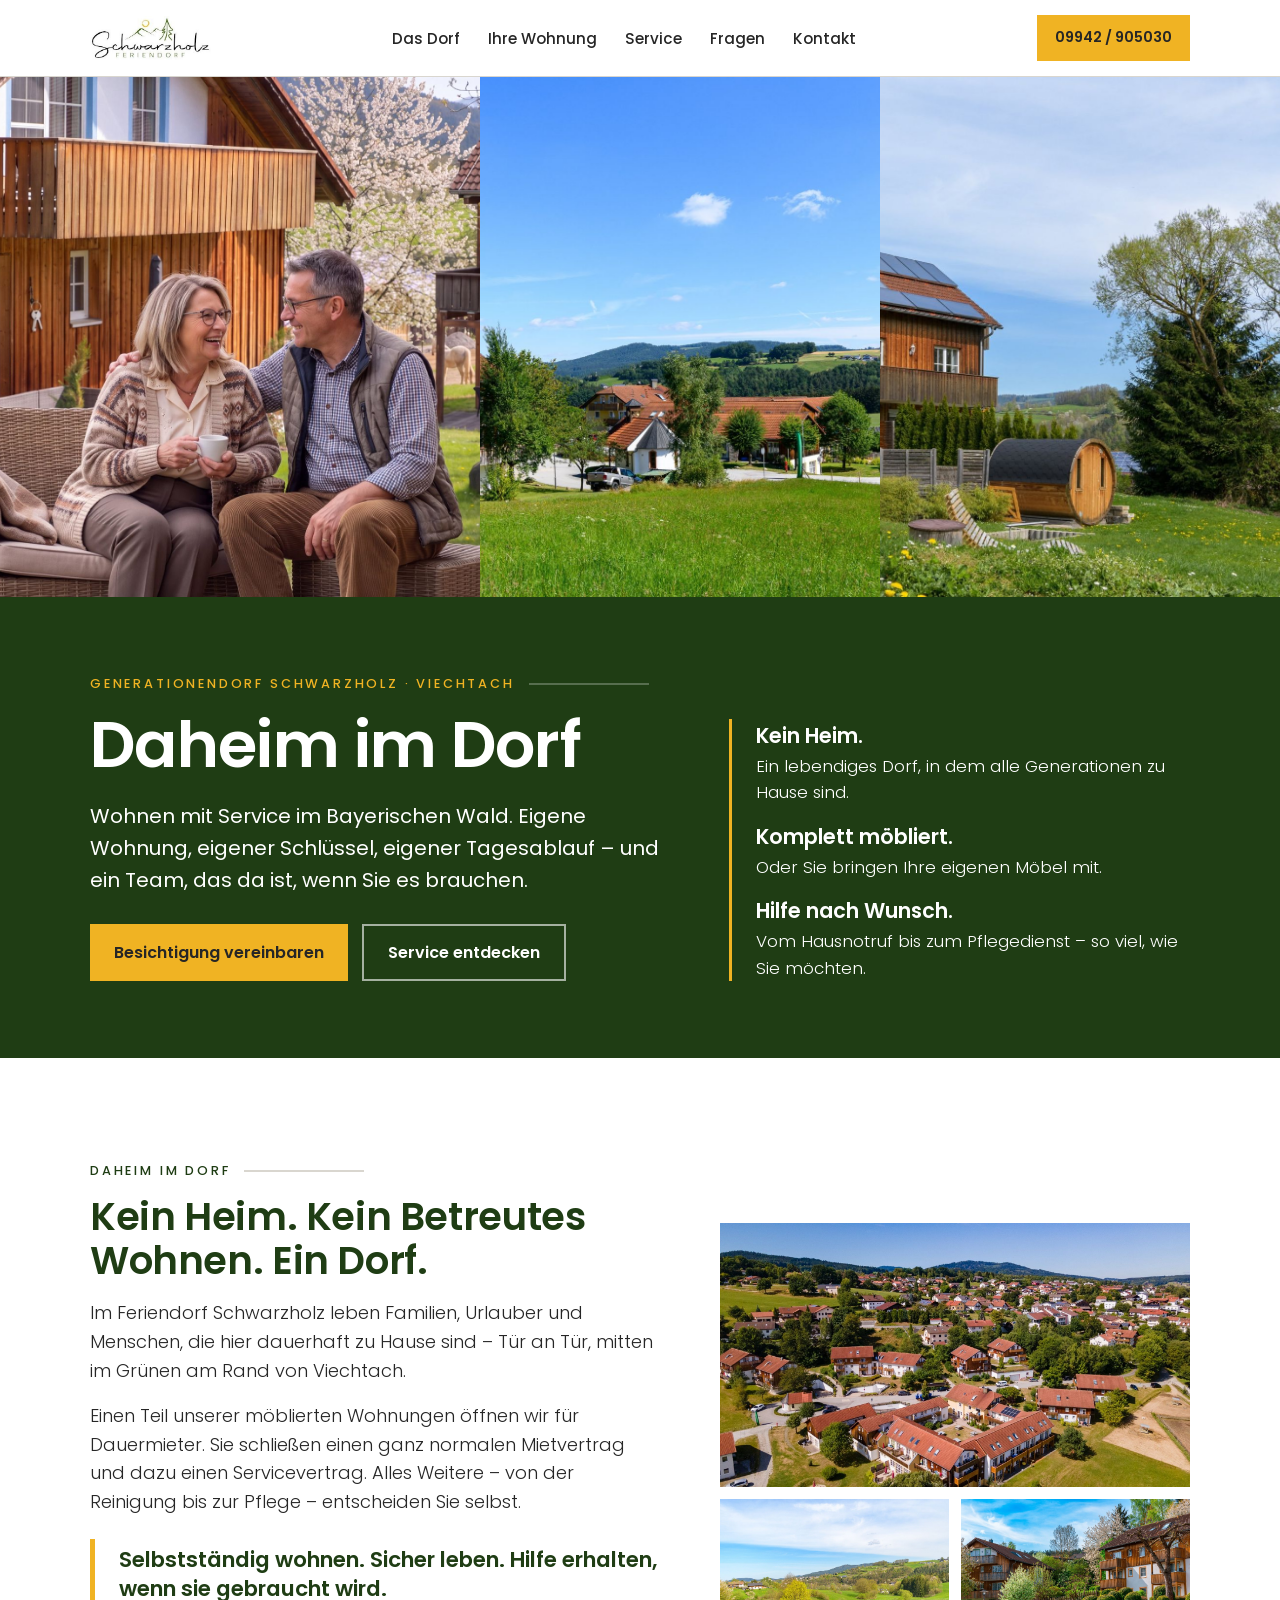
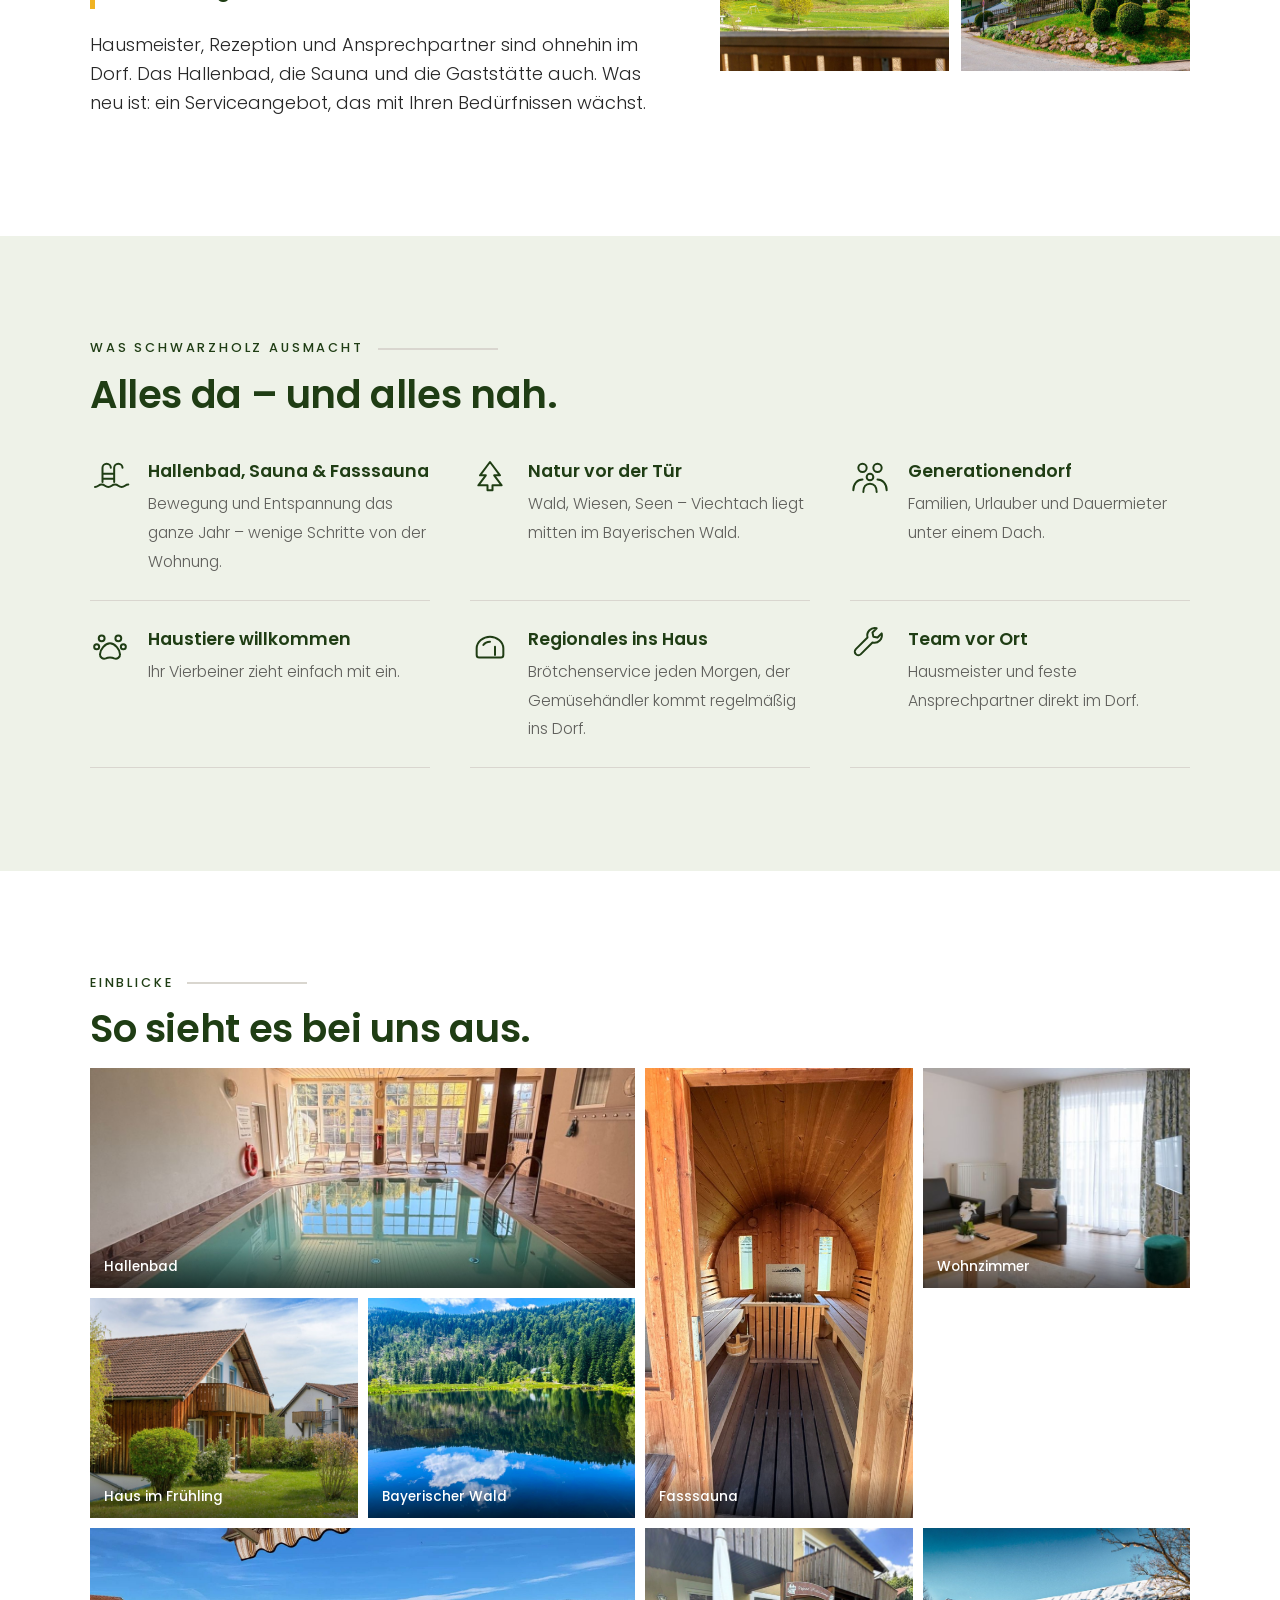
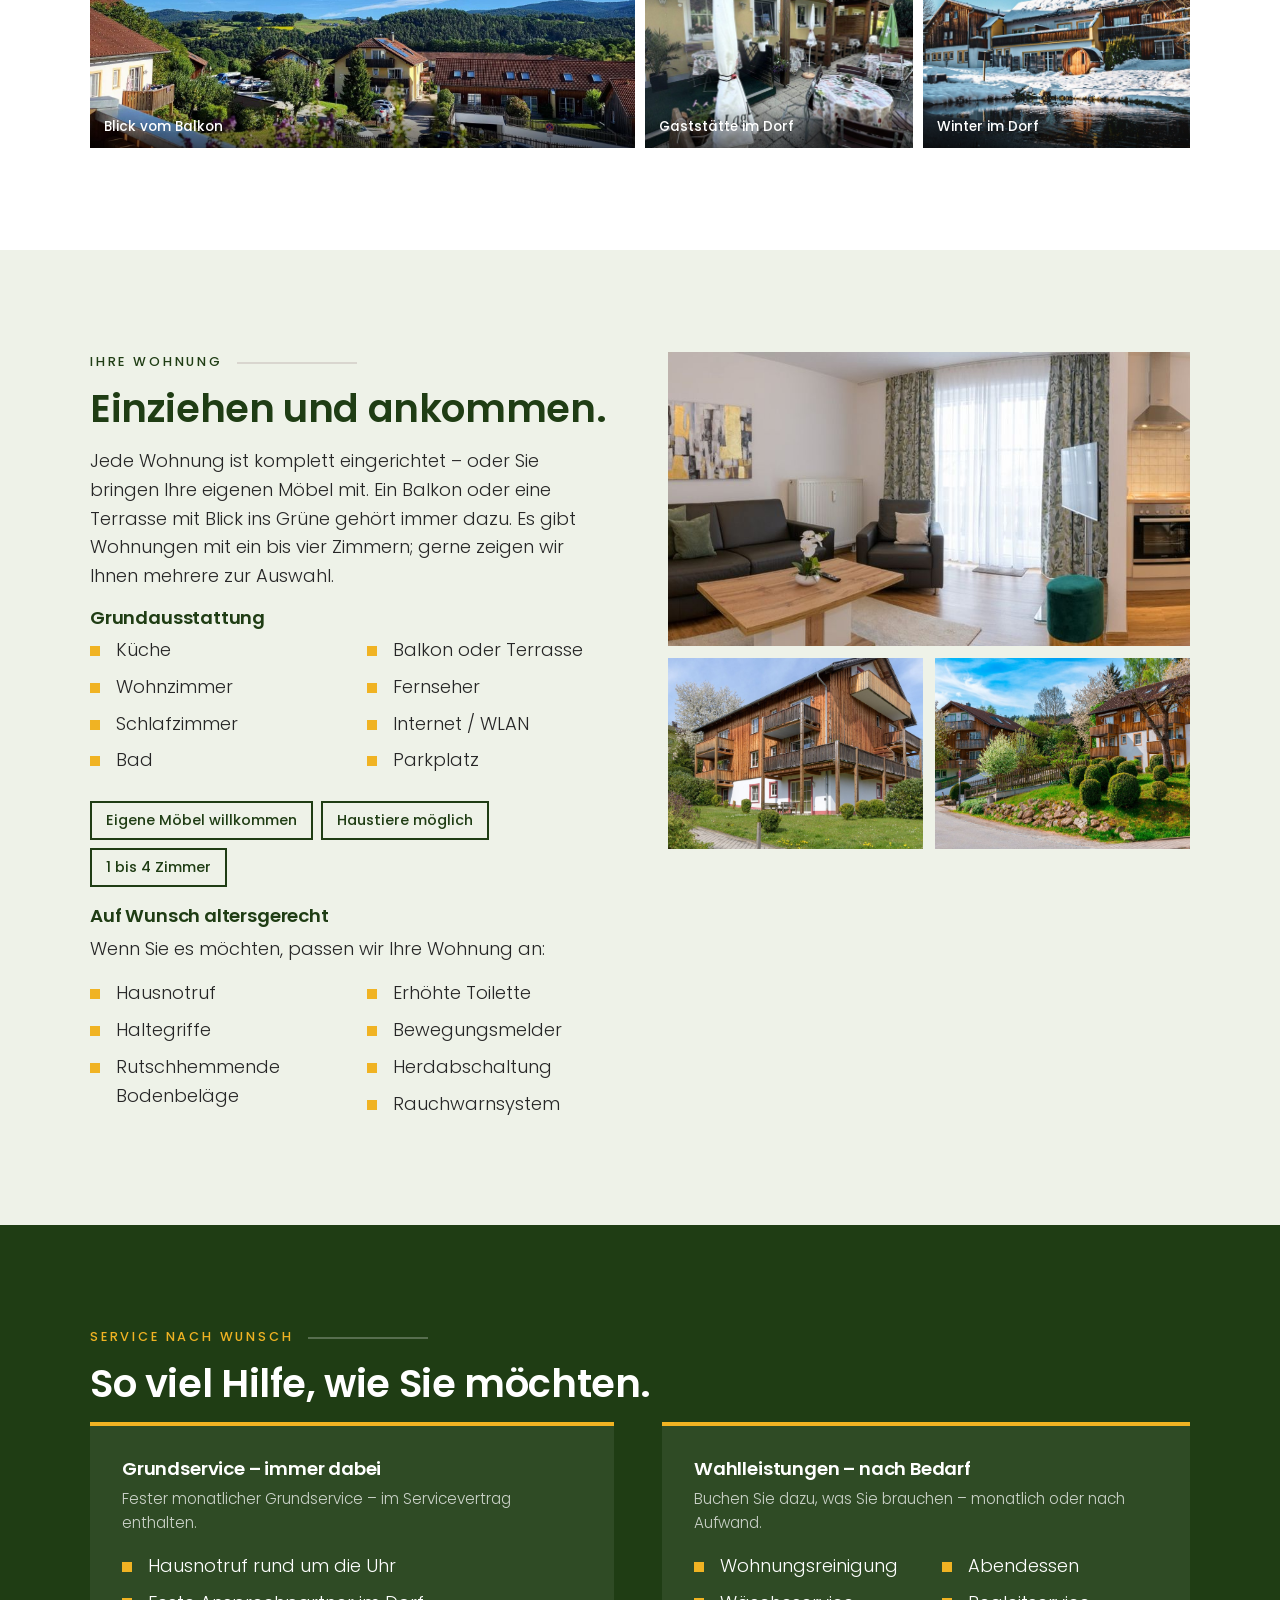
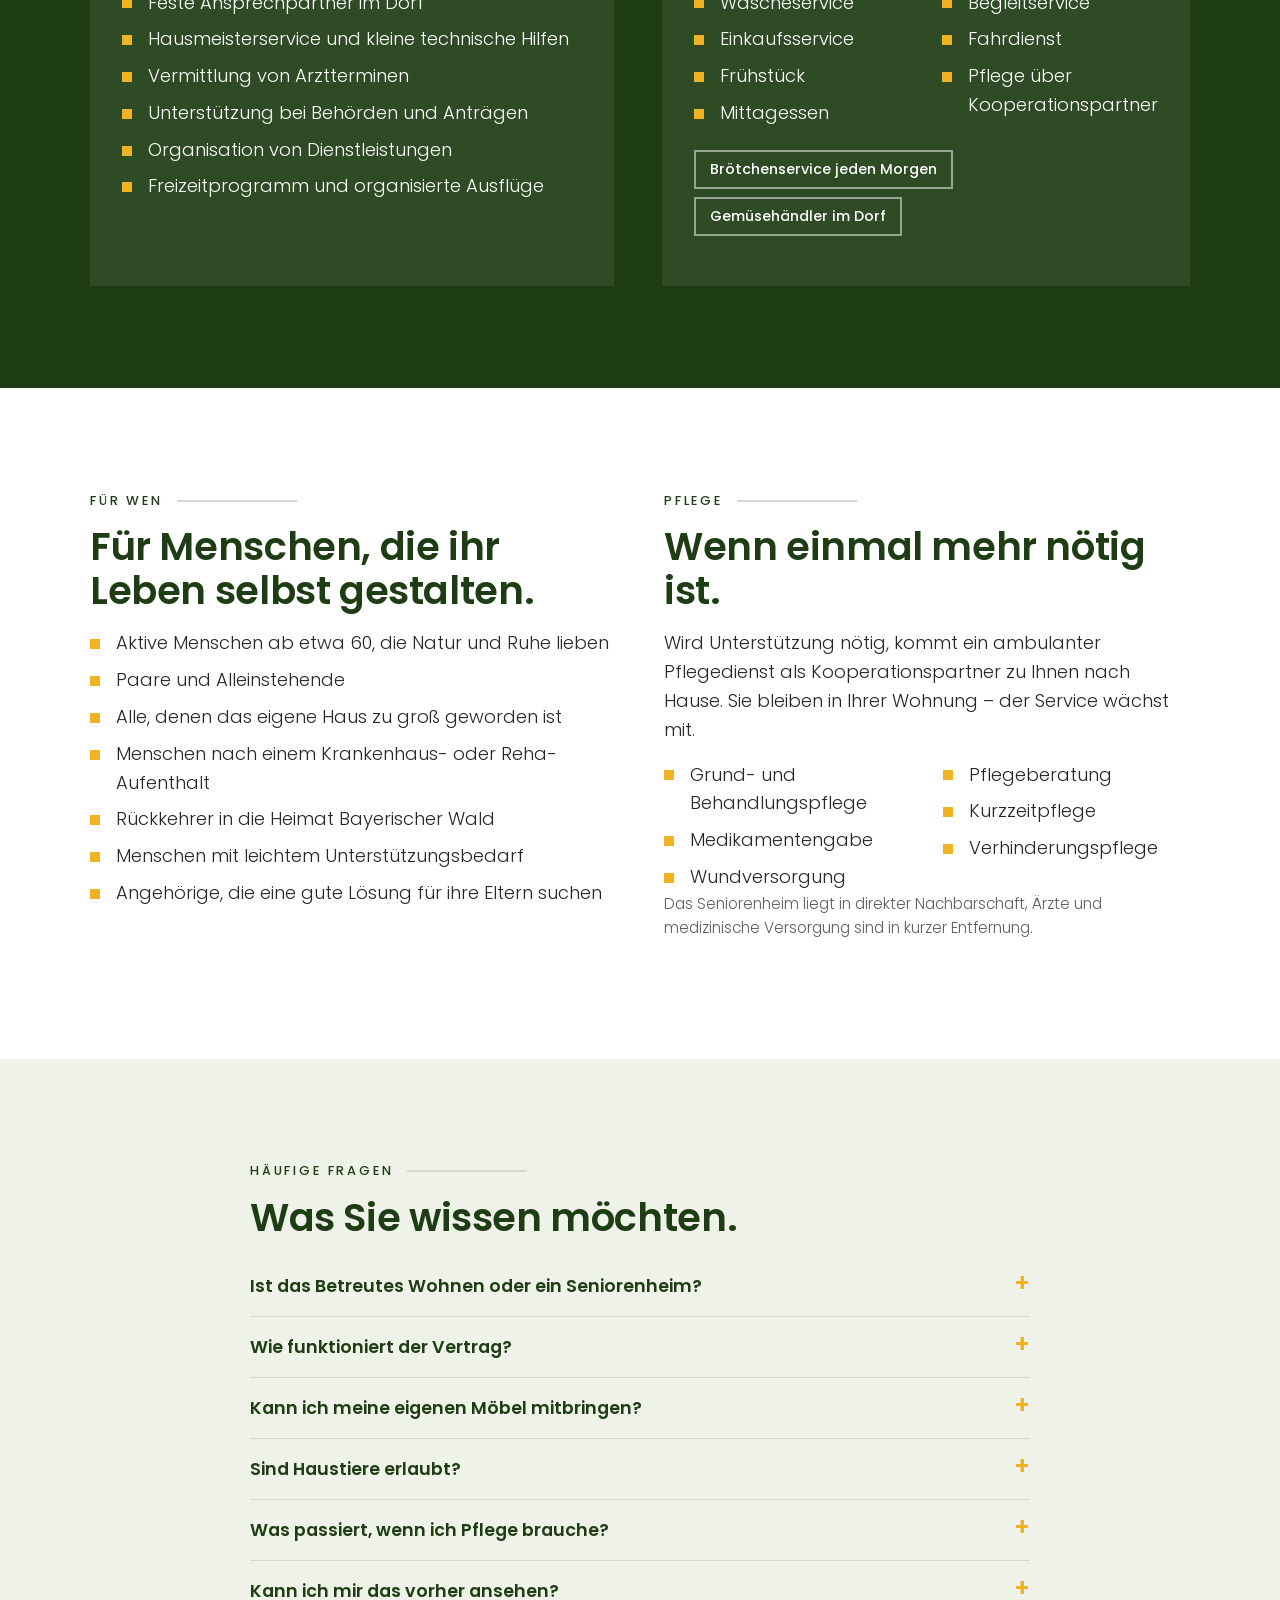
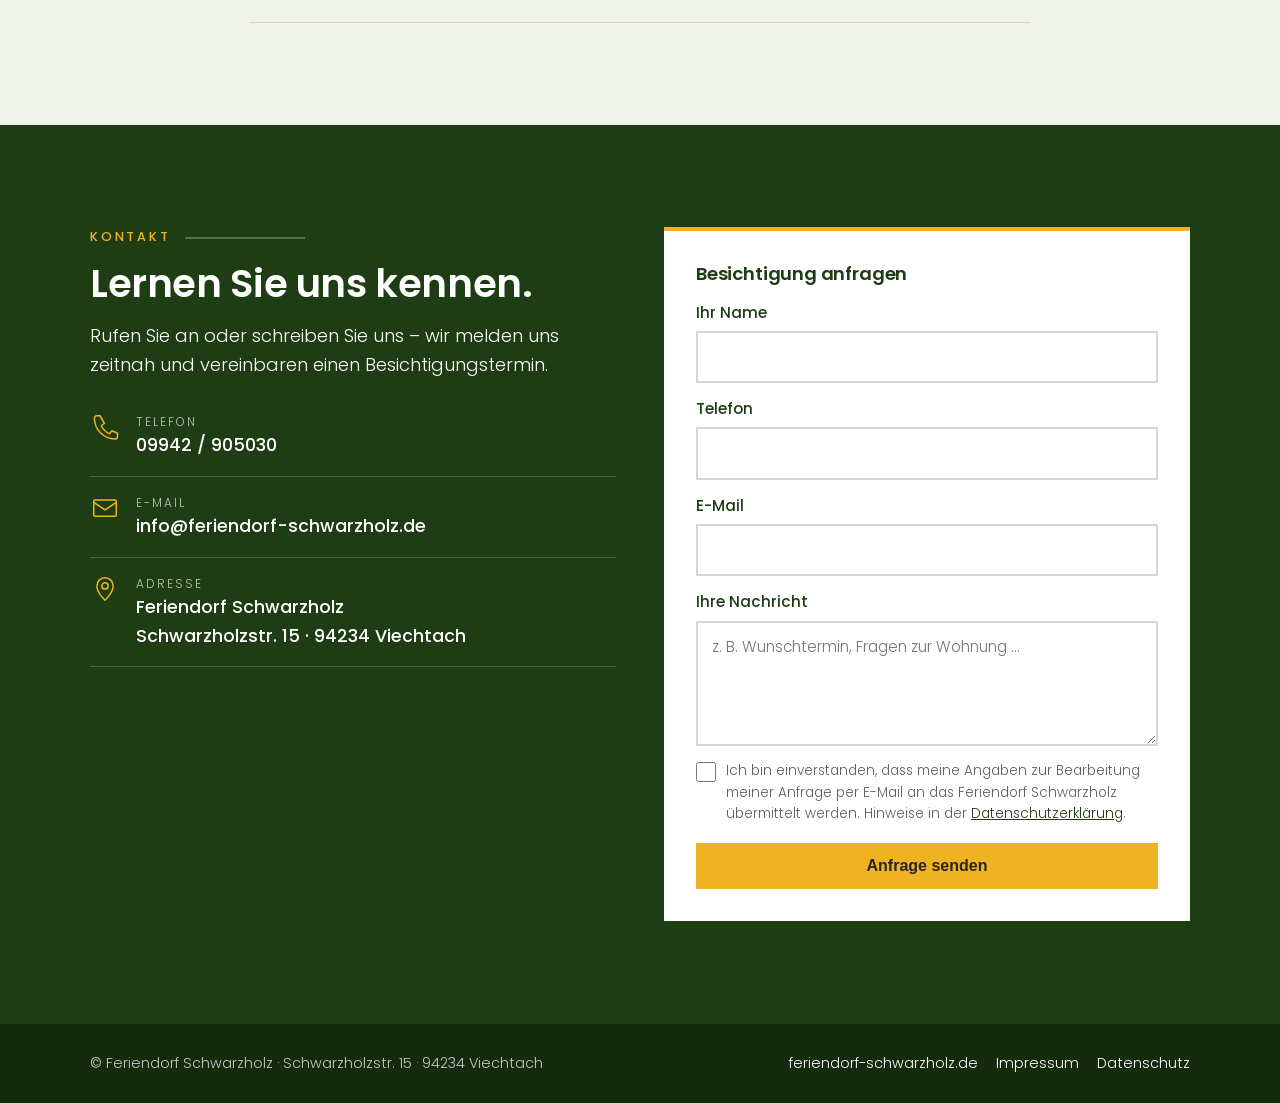
==== commit 8cb64d58: "Preise entfernt, Kontaktformular, Danke-Seite, CNAME daheim.feriendorfschwarzholz.de Co-Authored-By:" ====
--- a/index.html
+++ b/index.html
@@ -23,7 +23,6 @@
       <li><a href="#dorf">Das Dorf</a></li>
       <li><a href="#wohnung">Ihre Wohnung</a></li>
       <li><a href="#service">Service</a></li>
-      <li><a href="#preise">Preise</a></li>
       <li><a href="#faq">Fragen</a></li>
       <li><a href="#kontakt">Kontakt</a></li>
     </ul>
@@ -48,7 +47,7 @@
       <p class="lead">Wohnen mit Service im Bayerischen Wald. Eigene Wohnung, eigener Schlüssel, eigener Tagesablauf – und ein Team, das da ist, wenn Sie es brauchen.</p>
       <div class="cta">
         <a class="btn" href="#kontakt">Besichtigung vereinbaren</a>
-        <a class="btn ghost" href="#preise">Preise ansehen</a>
+        <a class="btn ghost" href="#service">Service entdecken</a>
       </div>
     </div>
     <div class="facts">
@@ -141,7 +140,7 @@
     <div class="grid">
       <div class="card">
         <h3>Grundservice – immer dabei</h3>
-        <p class="price">199 € <small>pro Monat</small></p>
+        <p class="note" style="color:rgba(255,255,255,.75)">Fester monatlicher Grundservice – im Servicevertrag enthalten.</p>
         <ul class="chk">
           <li>Hausnotruf rund um die Uhr</li>
           <li>Feste Ansprechpartner im Dorf</li>
@@ -154,43 +153,16 @@
       </div>
       <div class="card">
         <h3>Wahlleistungen – nach Bedarf</h3>
-        <table>
-          <tr><td>Wohnungsreinigung</td><td>120 € / Monat</td></tr>
-          <tr><td>Wäscheservice</td><td>60 € / Monat</td></tr>
-          <tr><td>Einkaufsservice</td><td>35 € / Monat</td></tr>
-          <tr><td>Frühstück</td><td>150 € / Monat</td></tr>
-          <tr><td>Mittagessen</td><td>330 € / Monat</td></tr>
-          <tr><td>Abendessen</td><td>180 € / Monat</td></tr>
-          <tr><td>Begleitservice</td><td>39 € / Stunde</td></tr>
-          <tr><td>Fahrdienst</td><td>nach Aufwand</td></tr>
-          <tr><td>Pflege</td><td>über Kooperationspartner</td></tr>
-        </table>
+        <p class="note" style="color:rgba(255,255,255,.75)">Buchen Sie dazu, was Sie brauchen – monatlich oder nach Aufwand.</p>
+        <ul class="chk two">
+          <li>Wohnungsreinigung</li><li>Wäscheservice</li><li>Einkaufsservice</li><li>Frühstück</li><li>Mittagessen</li><li>Abendessen</li><li>Begleitservice</li><li>Fahrdienst</li><li>Pflege über Kooperationspartner</li>
+        </ul>
         <div class="tags"><span class="tg">Brötchenservice jeden Morgen</span><span class="tg">Gemüsehändler im Dorf</span></div>
       </div>
     </div>
   </div>
 </section>
 
-<section class="preise light" id="preise">
-  <div class="wrap">
-    <div style="text-align:center;max-width:640px;margin:0 auto 36px;">
-      <div class="kicker" style="justify-content:center;">Preise</div>
-      <h2>Ein Beispiel, damit Sie rechnen können.</h2>
-      <p>Wohnung mit rund 50 m², Grundservice inklusive. Die genaue Miete hängt von der Wohnung ab, die Nebenkosten von Ihrem Verbrauch.</p>
-    </div>
-    <div class="calc">
-      <table>
-        <tr><td>Kaltmiete (ca. 50 m², 7 € / m²)</td><td>350 €</td></tr>
-        <tr><td>Nebenkosten, exemplarisch</td><td>350 €</td></tr>
-        <tr><td class="sub" colspan="2">inkl. Heizung, Strom, WLAN sowie Nutzung von Hallenbad und Sauna. Ermittelt über die jährliche Hausgeldabrechnung, abhängig vom eigenen Verbrauch.</td></tr>
-        <tr><td>Warmmiete</td><td>700 €</td></tr>
-        <tr><td>Grundservice</td><td>199 €</td></tr>
-        <tr><td class="total">Gesamt pro Monat</td><td class="total">899 €</td></tr>
-      </table>
-      <p class="note" style="margin:18px 0 0;">Individuelle Zusatzleistungen nach Bedarf. Pflegeleistungen werden direkt mit dem Pflegedienst bzw. der Pflegekasse abgerechnet.</p>
-    </div>
-  </div>
-</section>
 
 <section>
   <div class="wrap cols">
@@ -243,10 +215,22 @@
         <li><svg viewBox="0 0 48 48"><rect x="6" y="11" width="36" height="26" rx="2" fill="none" stroke="currentColor" stroke-width="2.4"/><path d="m6 15 18 12 18-12" fill="none" stroke="currentColor" stroke-width="2.4" stroke-linejoin="round"/></svg><div><small>E-Mail</small><a href="mailto:info@feriendorf-schwarzholz.de?subject=Daheim%20im%20Dorf%20%E2%80%93%20Anfrage%20Besichtigung">info@feriendorf-schwarzholz.de</a></div></li>
         <li><svg viewBox="0 0 48 48"><path d="M24 42s13-12 13-23a13 13 0 0 0-26 0c0 11 13 23 13 23z" fill="none" stroke="currentColor" stroke-width="2.4"/><circle cx="24" cy="19" r="5" fill="none" stroke="currentColor" stroke-width="2.4"/></svg><div><small>Adresse</small><a href="https://www.google.com/maps/search/?api=1&query=Feriendorf+Schwarzholz+Schwarzholzstr.+15+94234+Viechtach" target="_blank" rel="noopener">Feriendorf Schwarzholz<br>Schwarzholzstr. 15 · 94234 Viechtach</a></div></li>
       </ul>
-      <p style="margin-top:28px;"><a class="btn" href="mailto:info@feriendorf-schwarzholz.de?subject=Daheim%20im%20Dorf%20%E2%80%93%20Anfrage%20Besichtigung">Besichtigung anfragen</a></p>
-    </div>
-    <div>
-      <img src="img/sauna_herbst.jpg" alt="Fasssauna im Herbst" style="object-position:50% 60%">
+    </div>
+    <div>
+      <form class="form" action="https://formsubmit.co/info@feriendorf-schwarzholz.de" method="POST">
+        <input type="hidden" name="_subject" value="Daheim im Dorf – Anfrage über die Website">
+        <input type="hidden" name="_template" value="table">
+        <input type="hidden" name="_captcha" value="false">
+        <input type="hidden" name="_next" value="https://daheim.feriendorfschwarzholz.de/danke.html">
+        <input type="text" name="_honey" style="display:none" tabindex="-1" autocomplete="off">
+        <h3>Besichtigung anfragen</h3>
+        <label>Ihr Name<input type="text" name="Name" required autocomplete="name"></label>
+        <label>Telefon<input type="tel" name="Telefon" autocomplete="tel"></label>
+        <label>E-Mail<input type="email" name="E-Mail" required autocomplete="email"></label>
+        <label>Ihre Nachricht<textarea name="Nachricht" rows="4" placeholder="z. B. Wunschtermin, Fragen zur Wohnung …"></textarea></label>
+        <label class="consent"><input type="checkbox" name="Datenschutz" value="zugestimmt" required><span>Ich bin einverstanden, dass meine Angaben zur Bearbeitung meiner Anfrage per E-Mail an das Feriendorf Schwarzholz übermittelt werden. Hinweise in der <a href="https://www.feriendorf-schwarzholz.de/datenschutz" target="_blank" rel="noopener">Datenschutzerklärung</a>.</span></label>
+        <button class="btn" type="submit">Anfrage senden</button>
+      </form>
     </div>
   </div>
 </section>
--- a/css/style.css
+++ b/css/style.css
@@ -180,3 +180,17 @@
     justify-content: center; align-items: center; gap: 10px; height: 60px; font-size: 1.05rem;
   }
 }
+
+/* Form */
+.form { background: #fff; color: var(--ink); padding: 32px; border-top: 4px solid var(--sun); }
+.form h3 { color: var(--g); margin-bottom: 16px; }
+.form label { display: block; font-weight: 500; font-size: .95rem; margin-bottom: 14px; color: var(--g); }
+.form input[type=text], .form input[type=tel], .form input[type=email], .form textarea {
+  display: block; width: 100%; margin-top: 6px; padding: 12px 14px; font: inherit; font-weight: 300;
+  border: 2px solid var(--line); background: #fff; color: var(--ink);
+}
+.form input:focus, .form textarea:focus { outline: none; border-color: var(--g); }
+.form .consent { display: flex; gap: 10px; align-items: flex-start; font-weight: 300; font-size: .85rem; color: var(--grey); margin: 6px 0 18px; }
+.form .consent input { width: 20px; height: 20px; margin-top: 2px; flex: 0 0 20px; }
+.form .consent a { color: var(--g); }
+.form .btn { width: 100%; justify-content: center; }
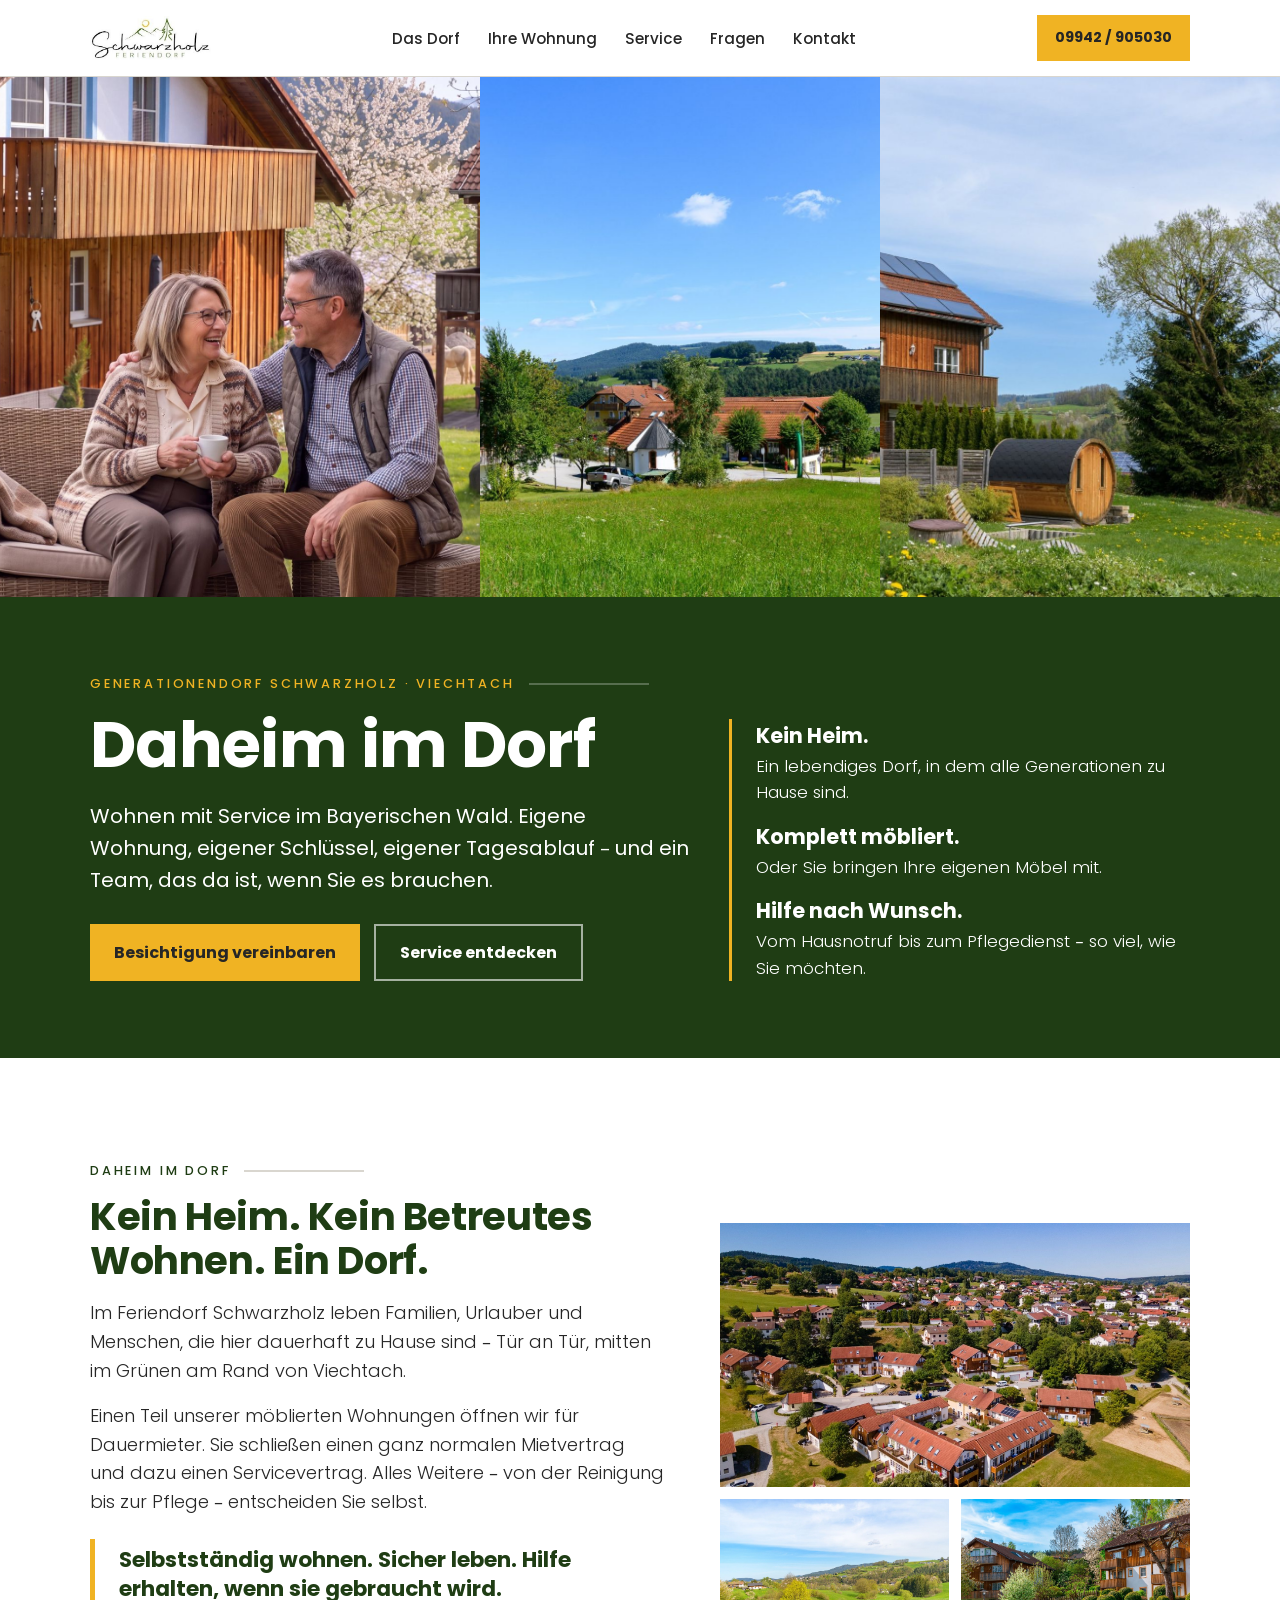
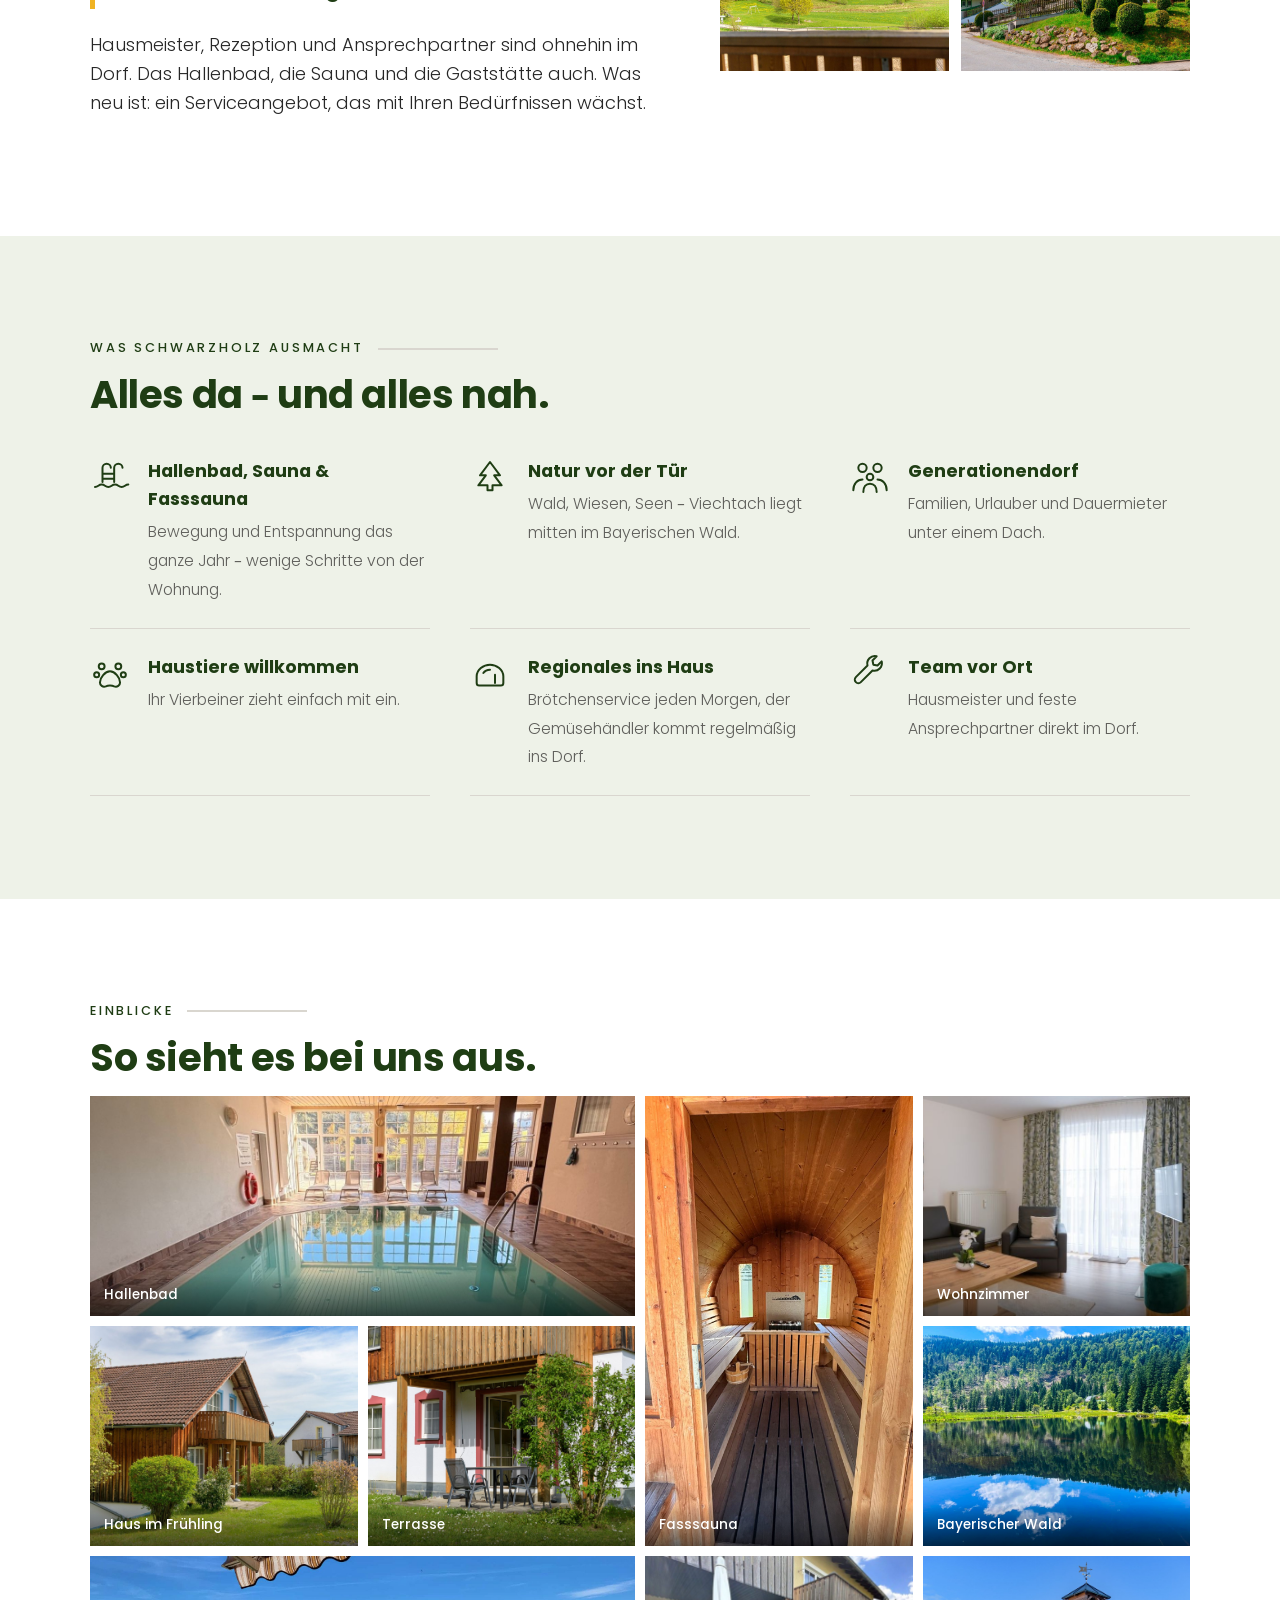
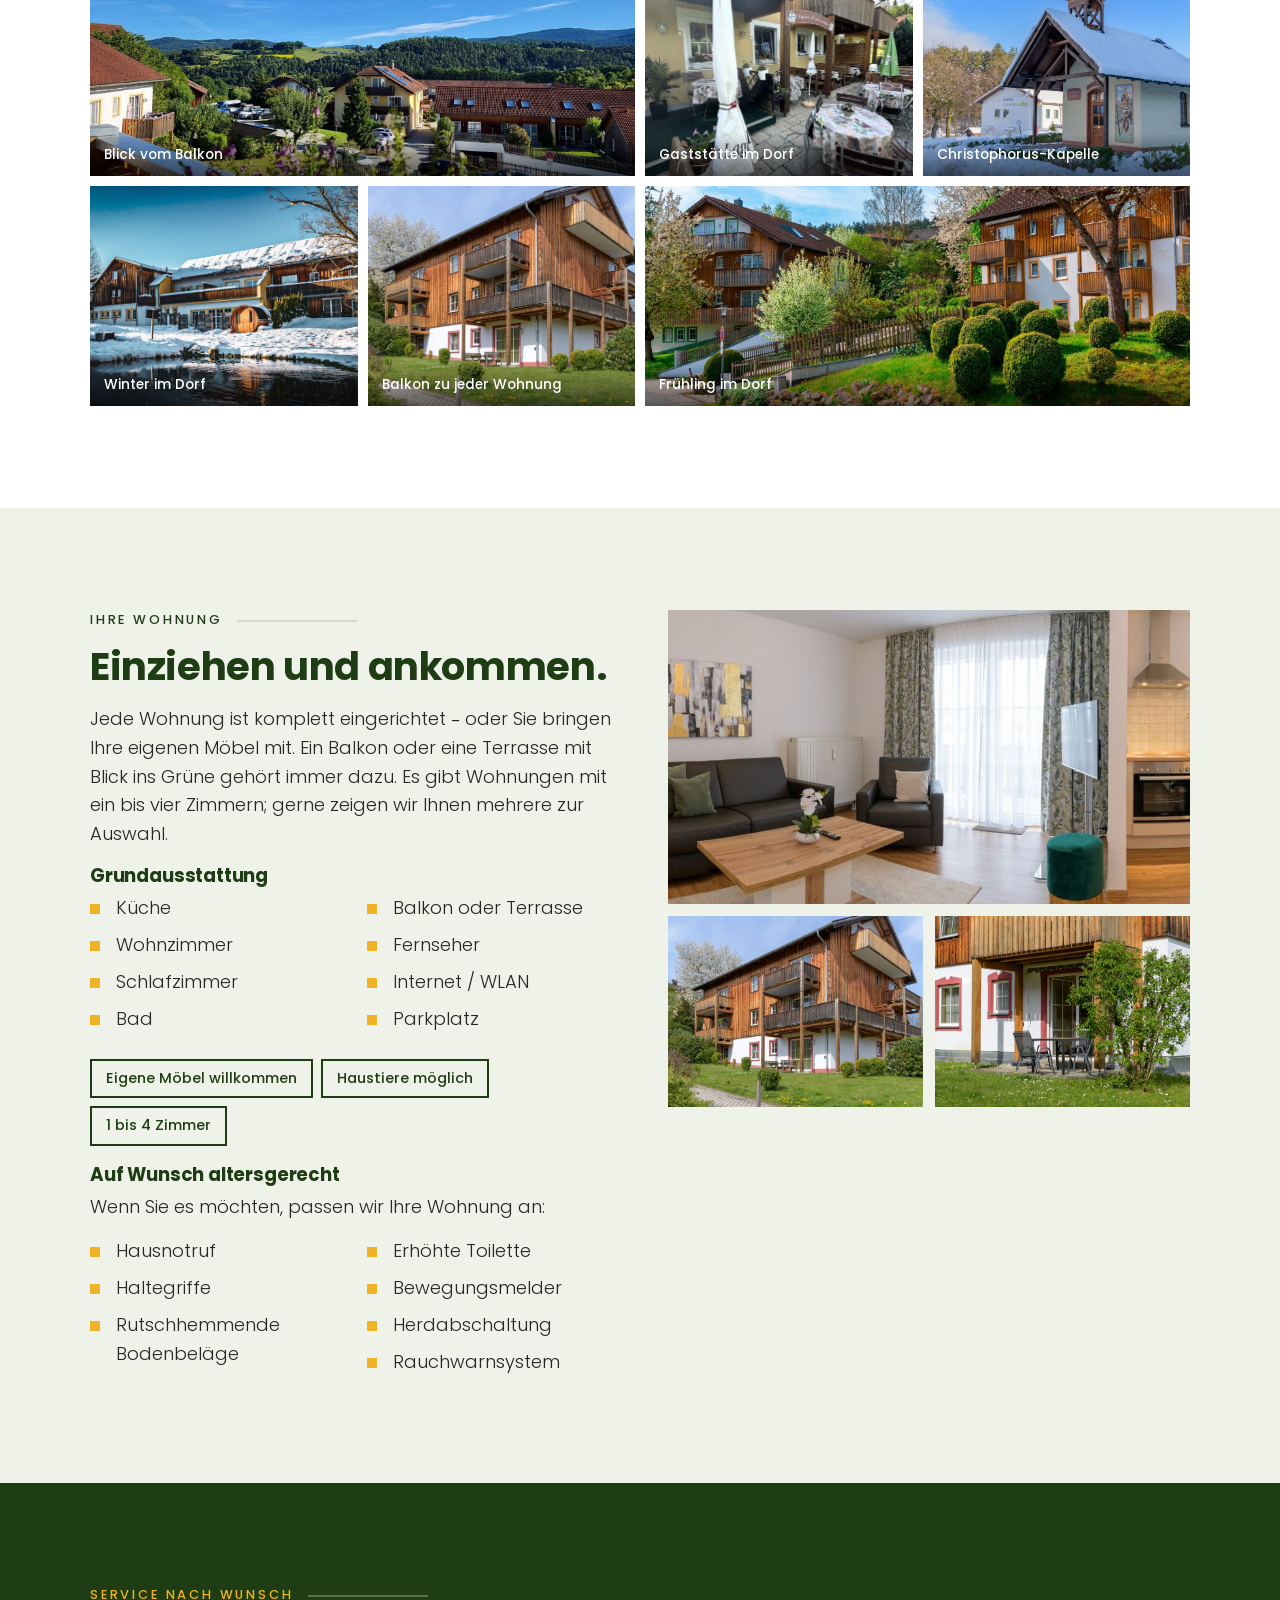
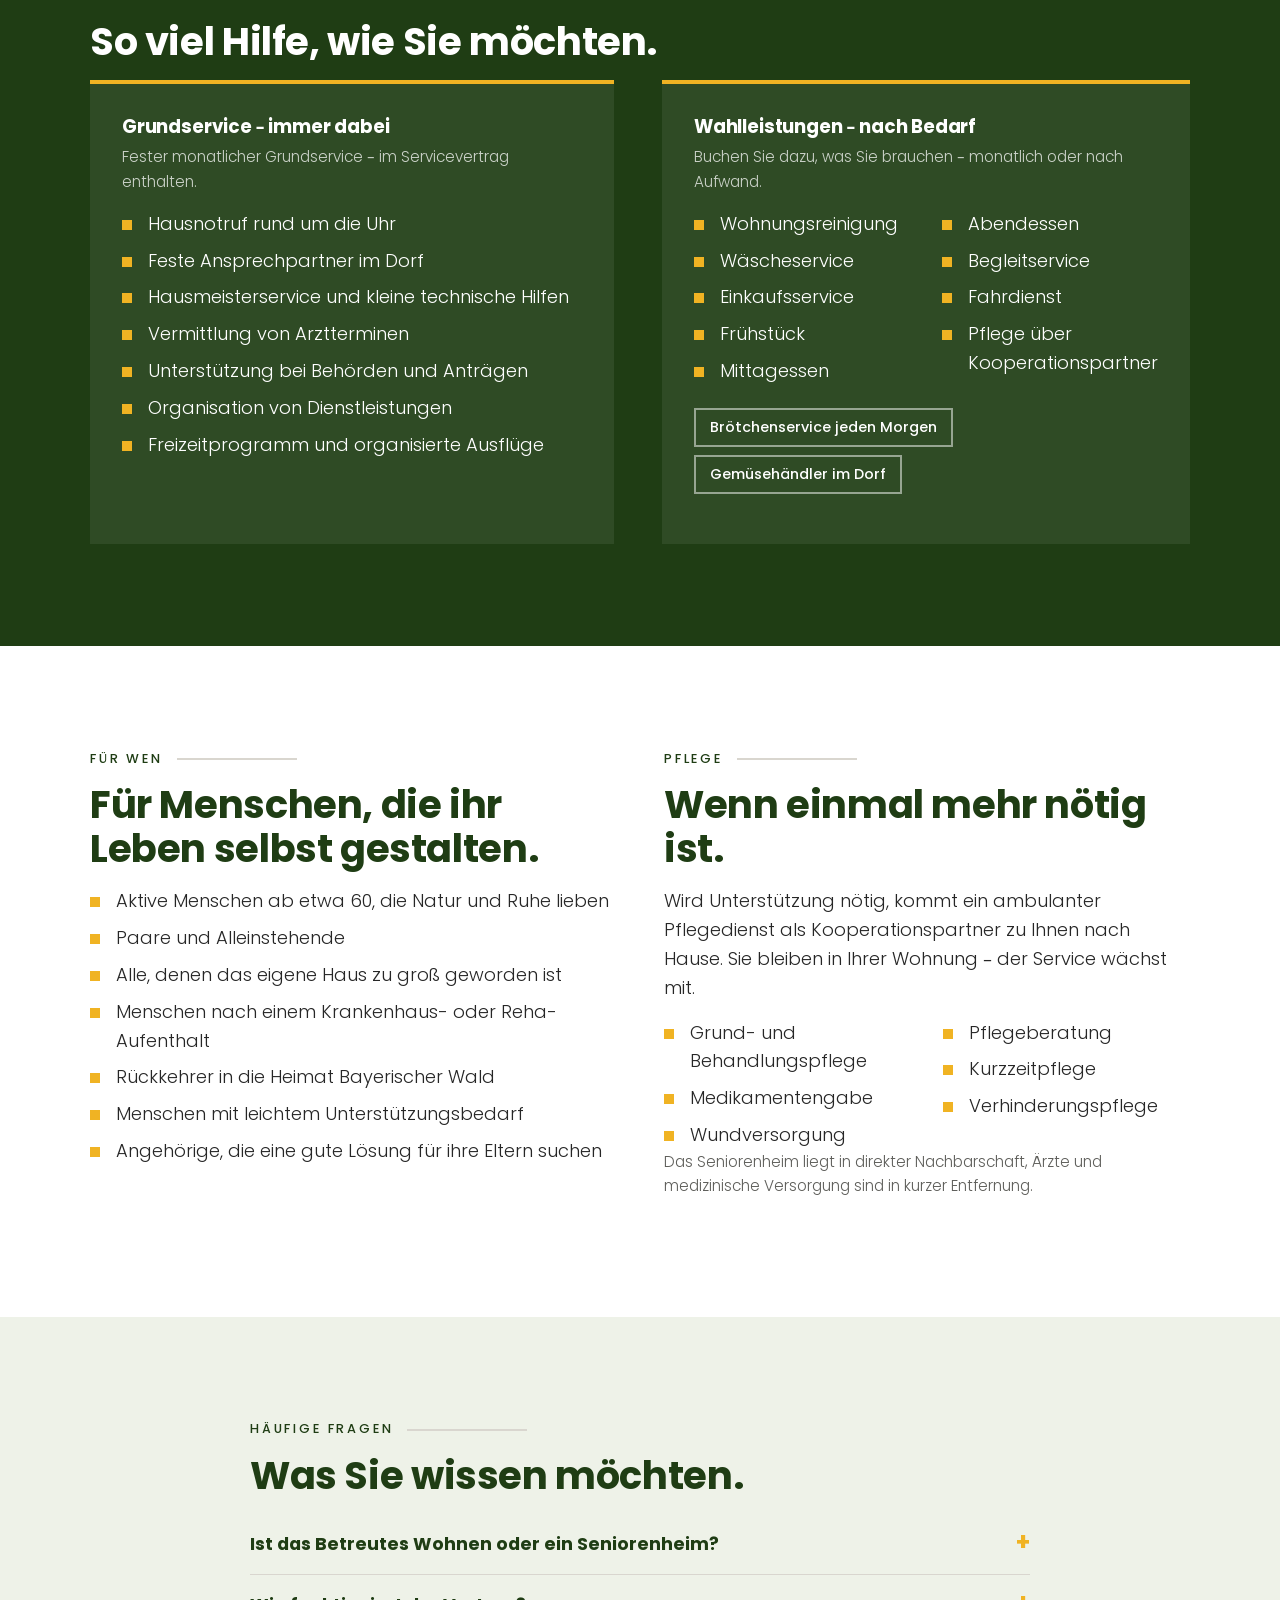
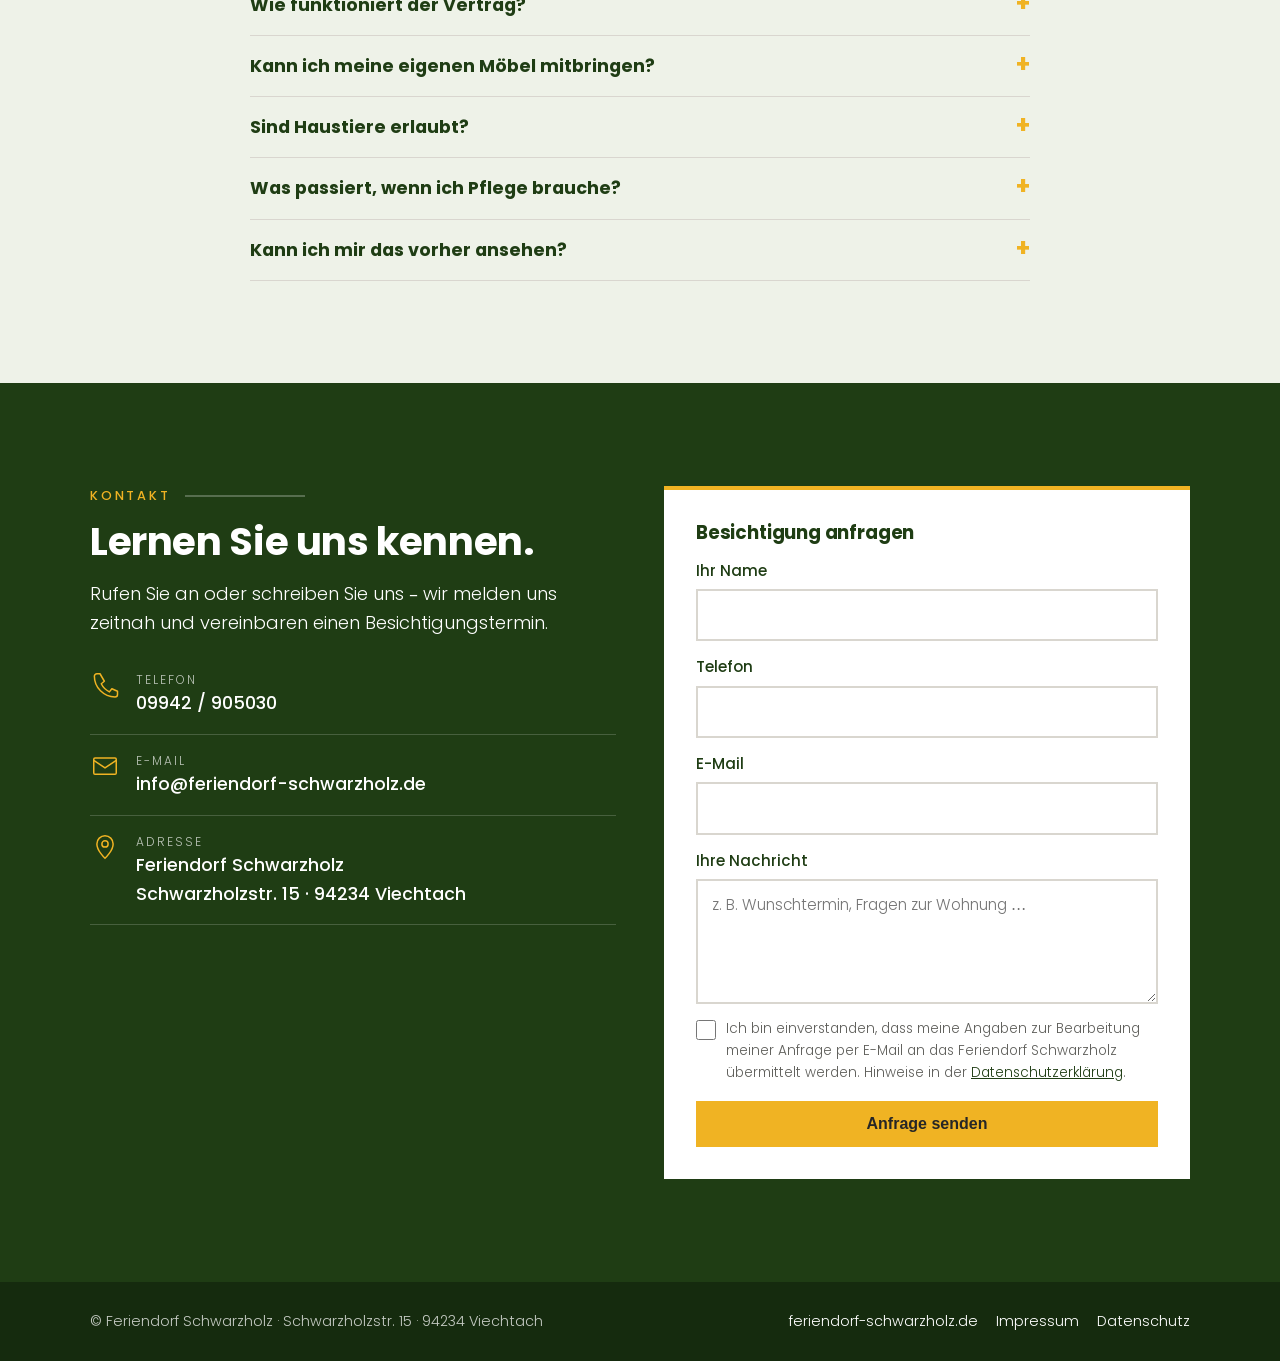
==== commit 6ba40dfb: "Galerie ohne Lücken (+ Terrasse, Kapelle), Poppins selbst gehostet, SEO: JSON-LD, Canonical, OG, Sit" ====
--- a/index.html
+++ b/index.html
@@ -5,14 +5,75 @@
 <meta name="viewport" content="width=device-width, initial-scale=1">
 <title>Daheim im Dorf – Wohnen mit Service im Feriendorf Schwarzholz, Viechtach</title>
 <meta name="description" content="Dauerhaft wohnen im Generationendorf Schwarzholz: möblierte Wohnungen mit Balkon, Hallenbad und Sauna, Service nach Wunsch und Pflege über Partner – mitten im Bayerischen Wald.">
-<meta property="og:title" content="Daheim im Dorf – Wohnen mit Service im Bayerischen Wald">
+<meta property="og:title" content="Daheim im Dorf – Wohnen mit Service im Feriendorf Schwarzholz">
 <meta property="og:description" content="Selbstständig wohnen. Sicher leben. Hilfe, wenn sie gebraucht wird. Feriendorf Schwarzholz, Viechtach.">
-<meta property="og:image" content="img/paar2.jpg">
-<link rel="preconnect" href="https://fonts.googleapis.com">
-<link rel="preconnect" href="https://fonts.gstatic.com" crossorigin>
-<link href="https://fonts.googleapis.com/css2?family=Poppins:wght@300;400;500;600&display=swap" rel="stylesheet">
+<meta property="og:image" content="https://daheim.feriendorfschwarzholz.de/img/paar2.jpg">
+<link rel="canonical" href="https://daheim.feriendorfschwarzholz.de/">
+<meta name="robots" content="index, follow, max-image-preview:large">
+<meta property="og:type" content="website">
+<meta property="og:url" content="https://daheim.feriendorfschwarzholz.de/">
+<meta property="og:locale" content="de_DE">
+<meta property="og:site_name" content="Feriendorf Schwarzholz">
+<meta name="twitter:card" content="summary_large_image">
+<meta name="geo.region" content="DE-BY">
+<meta name="geo.placename" content="Viechtach">
 <link rel="stylesheet" href="css/style.css">
 <link rel="icon" href="img/logo.jpg">
+<script type="application/ld+json">
+{
+  "@context": "https://schema.org",
+  "@graph": [
+    {
+      "@type": "LocalBusiness",
+      "@id": "https://daheim.feriendorfschwarzholz.de/#org",
+      "name": "Feriendorf Schwarzholz – Daheim im Dorf",
+      "alternateName": "Wohnen mit Service im Generationendorf Schwarzholz",
+      "description": "Dauerhaft wohnen im Feriendorf Schwarzholz in Viechtach: möblierte Wohnungen mit Balkon, Hallenbad und Sauna, Service nach Wunsch und ambulante Pflege über Partner – kein Heim, kein Betreutes Wohnen, ein Dorf für alle Generationen.",
+      "url": "https://daheim.feriendorfschwarzholz.de/",
+      "sameAs": ["https://www.feriendorf-schwarzholz.de"],
+      "telephone": "+49 9942 905030",
+      "email": "info@feriendorf-schwarzholz.de",
+      "image": "https://daheim.feriendorfschwarzholz.de/img/paar2.jpg",
+      "logo": "https://daheim.feriendorfschwarzholz.de/img/logo.jpg",
+      "address": {
+        "@type": "PostalAddress",
+        "streetAddress": "Schwarzholzstr. 15",
+        "postalCode": "94234",
+        "addressLocality": "Viechtach",
+        "addressRegion": "Bayern",
+        "addressCountry": "DE"
+      },
+      "areaServed": "Bayerischer Wald",
+      "amenityFeature": [
+        {"@type": "LocationFeatureSpecification", "name": "Hallenbad", "value": true},
+        {"@type": "LocationFeatureSpecification", "name": "Sauna und Fasssauna", "value": true},
+        {"@type": "LocationFeatureSpecification", "name": "Haustiere erlaubt", "value": true},
+        {"@type": "LocationFeatureSpecification", "name": "Möblierte Wohnungen", "value": true},
+        {"@type": "LocationFeatureSpecification", "name": "Hausnotruf", "value": true}
+      ]
+    },
+    {
+      "@type": "WebPage",
+      "@id": "https://daheim.feriendorfschwarzholz.de/#page",
+      "url": "https://daheim.feriendorfschwarzholz.de/",
+      "name": "Daheim im Dorf – Wohnen mit Service im Feriendorf Schwarzholz, Viechtach",
+      "inLanguage": "de-DE",
+      "about": {"@id": "https://daheim.feriendorfschwarzholz.de/#org"}
+    },
+    {
+      "@type": "FAQPage",
+      "mainEntity": [
+        {"@type": "Question", "name": "Ist das Betreutes Wohnen oder ein Seniorenheim?", "acceptedAnswer": {"@type": "Answer", "text": "Nein. Das Feriendorf Schwarzholz ist eine gewachsene Wohnanlage, in der Familien, Urlauber und Dauermieter zusammenleben. Sie wohnen in Ihrer eigenen Wohnung und entscheiden selbst, welche Leistungen Sie dazunehmen."}},
+        {"@type": "Question", "name": "Wie funktioniert der Vertrag?", "acceptedAnswer": {"@type": "Answer", "text": "Sie schließen einen normalen Mietvertrag für die Wohnung und einen Servicevertrag für den Grundservice. Wahlleistungen buchen Sie dazu, wenn Sie sie brauchen."}},
+        {"@type": "Question", "name": "Kann ich meine eigenen Möbel mitbringen?", "acceptedAnswer": {"@type": "Answer", "text": "Ja. Die Wohnungen sind komplett möbliert, Sie können aber auch mit eigenen Möbeln einziehen – ganz oder teilweise."}},
+        {"@type": "Question", "name": "Sind Haustiere erlaubt?", "acceptedAnswer": {"@type": "Answer", "text": "Ja, Haustiere sind willkommen. Sprechen Sie uns einfach vorher darauf an."}},
+        {"@type": "Question", "name": "Was passiert, wenn ich Pflege brauche?", "acceptedAnswer": {"@type": "Answer", "text": "Ein ambulanter Pflegedienst als Kooperationspartner kommt zu Ihnen in die Wohnung. Die Abrechnung läuft wie gewohnt über die Pflegekasse. Sie müssen nicht umziehen."}},
+        {"@type": "Question", "name": "Kann ich mir das vorher ansehen?", "acceptedAnswer": {"@type": "Answer", "text": "Ja. Vereinbaren Sie einen Termin – wir zeigen Ihnen das Dorf, mehrere Wohnungen zur Auswahl und die Menschen dahinter. Gerne auch gemeinsam mit Ihren Angehörigen."}}
+      ]
+    }
+  ]
+}
+</script>
 </head>
 <body>
 
@@ -34,7 +95,7 @@
 <main id="top">
 
 <div class="hero-row">
-  <img src="img/paar2.jpg" alt="Paar auf der Terrasse im Feriendorf Schwarzholz" style="object-position:70% 50%">
+  <img src="img/paar2.jpg" width="1600" height="1194" fetchpriority="high" alt="Paar auf der Terrasse im Feriendorf Schwarzholz" style="object-position:70% 50%">
   <img src="img/dorf.jpg" alt="Blick über das Feriendorf im Sommer" style="object-position:50% 70%">
   <img src="img/sauna_fruehling.jpg" alt="Fasssauna im Garten" style="object-position:60% 55%">
 </div>
@@ -69,9 +130,9 @@
       <p>Hausmeister, Rezeption und Ansprechpartner sind ohnehin im Dorf. Das Hallenbad, die Sauna und die Gaststätte auch. Was neu ist: ein Serviceangebot, das mit Ihren Bedürfnissen wächst.</p>
     </div>
     <div class="photo-stack">
-      <img src="img/luft.jpg" alt="Luftaufnahme des Feriendorfs Schwarzholz">
-      <img src="img/blick.jpg" alt="Blick vom Balkon über die Wiesen">
-      <img src="img/bluete.jpg" alt="Häuser im Feriendorf zur Kirschblüte">
+      <img src="img/luft.jpg" alt="Luftaufnahme des Feriendorfs Schwarzholz" loading="lazy">
+      <img src="img/blick.jpg" alt="Blick vom Balkon über die Wiesen" loading="lazy">
+      <img src="img/bluete.jpg" alt="Häuser im Feriendorf zur Kirschblüte" loading="lazy">
     </div>
   </div>
 </section>
@@ -96,14 +157,18 @@
     <div class="kicker">Einblicke</div>
     <h2>So sieht es bei uns aus.</h2>
     <div class="gallery">
-      <figure class="wide"><img src="img/pool2.jpg" alt="Hallenbad" style="object-position:50% 45%"><figcaption>Hallenbad</figcaption></figure>
-      <figure class="tall"><img src="img/sauna_innen.jpg" alt="Fasssauna von innen"><figcaption>Fasssauna</figcaption></figure>
-      <figure><img src="img/innen.jpg" alt="Wohnzimmer einer Wohnung"><figcaption>Wohnzimmer</figcaption></figure>
-      <figure><img src="img/haus2.jpg" alt="Haus mit Balkon im Frühling"><figcaption>Haus im Frühling</figcaption></figure>
-      <figure><img src="img/see.jpg" alt="See im Bayerischen Wald"><figcaption>Bayerischer Wald</figcaption></figure>
-      <figure class="wide"><img src="img/markise.jpg" alt="Blick vom Balkon mit Markise" style="object-position:50% 60%"><figcaption>Blick vom Balkon</figcaption></figure>
-      <figure><img src="img/gast.jpg" alt="Terrasse der Gaststätte" style="object-position:50% 60%"><figcaption>Gaststätte im Dorf</figcaption></figure>
-      <figure><img src="img/sauna_winter.jpg" alt="Fasssauna im Winter"><figcaption>Winter im Dorf</figcaption></figure>
+      <figure class="wide"><img src="img/pool2.jpg" alt="Hallenbad im Feriendorf Schwarzholz" style="object-position:50% 45%" loading="lazy"><figcaption>Hallenbad</figcaption></figure>
+      <figure class="tall"><img src="img/sauna_innen.jpg" alt="Fasssauna von innen" loading="lazy"><figcaption>Fasssauna</figcaption></figure>
+      <figure><img src="img/innen.jpg" alt="Wohnzimmer einer möblierten Wohnung" loading="lazy"><figcaption>Wohnzimmer</figcaption></figure>
+      <figure><img src="img/haus2.jpg" alt="Haus mit Holzbalkon im Frühling" loading="lazy"><figcaption>Haus im Frühling</figcaption></figure>
+      <figure><img src="img/terrasse.jpg" alt="Terrasse einer Erdgeschosswohnung mit Sitzgruppe" loading="lazy"><figcaption>Terrasse</figcaption></figure>
+      <figure class="wide"><img src="img/markise.jpg" alt="Blick vom Balkon mit Markise über das Dorf" style="object-position:50% 60%" loading="lazy"><figcaption>Blick vom Balkon</figcaption></figure>
+      <figure><img src="img/see.jpg" alt="See im Bayerischen Wald" loading="lazy"><figcaption>Bayerischer Wald</figcaption></figure>
+      <figure><img src="img/gast.jpg" alt="Terrasse der Gaststätte im Dorf" style="object-position:50% 60%" loading="lazy"><figcaption>Gaststätte im Dorf</figcaption></figure>
+      <figure><img src="img/kapelle.jpg" alt="Christophorus-Kapelle im Winter" loading="lazy"><figcaption>Christophorus-Kapelle</figcaption></figure>
+      <figure><img src="img/sauna_winter.jpg" alt="Fasssauna und Teich im Winter" loading="lazy"><figcaption>Winter im Dorf</figcaption></figure>
+      <figure><img src="img/haus.jpg" alt="Haus mit Holzbalkonen" loading="lazy"><figcaption>Balkon zu jeder Wohnung</figcaption></figure>
+      <figure class="wide"><img src="img/bluete.jpg" alt="Häuser im Feriendorf zur Kirschblüte" loading="lazy"><figcaption>Frühling im Dorf</figcaption></figure>
     </div>
   </div>
 </section>
@@ -126,9 +191,9 @@
       </ul>
     </div>
     <div class="photo-stack">
-      <img src="img/innen.jpg" alt="Wohnzimmer mit Küche">
-      <img src="img/haus.jpg" alt="Haus mit Balkonen">
-      <img src="img/bluete.jpg" alt="Wohnhaus im Feriendorf">
+      <img src="img/innen.jpg" alt="Wohnzimmer mit Küche" loading="lazy">
+      <img src="img/haus.jpg" alt="Haus mit Balkonen" loading="lazy">
+      <img src="img/terrasse.jpg" alt="Terrasse mit Sitzgruppe" loading="lazy">
     </div>
   </div>
 </section>
@@ -217,13 +282,10 @@
       </ul>
     </div>
     <div>
-      <form class="form" action="https://formsubmit.co/info@feriendorf-schwarzholz.de" method="POST">
-        <input type="hidden" name="_subject" value="Daheim im Dorf – Anfrage über die Website">
-        <input type="hidden" name="_template" value="table">
-        <input type="hidden" name="_captcha" value="false">
-        <input type="hidden" name="_next" value="https://daheim.feriendorfschwarzholz.de/danke.html">
+      <form class="form" action="kontakt.php" method="POST">
         <input type="text" name="_honey" style="display:none" tabindex="-1" autocomplete="off">
         <h3>Besichtigung anfragen</h3>
+        <p class="form-error" hidden>Bitte füllen Sie Name und E-Mail aus und bestätigen Sie den Datenschutzhinweis.</p>
         <label>Ihr Name<input type="text" name="Name" required autocomplete="name"></label>
         <label>Telefon<input type="tel" name="Telefon" autocomplete="tel"></label>
         <label>E-Mail<input type="email" name="E-Mail" required autocomplete="email"></label>
@@ -246,5 +308,6 @@
 
 <a class="call-bar" href="tel:+499942905030">Jetzt anrufen · 09942 / 905030</a>
 
+<script>if(location.search.includes("fehler=1")){var e=document.querySelector(".form-error");if(e)e.hidden=false;}</script>
 </body>
 </html>
--- a/css/style.css
+++ b/css/style.css
@@ -1,3 +1,8 @@
+@font-face { font-family: "Poppins"; font-weight: 300; font-style: normal; font-display: swap; src: url("../fonts/poppins-300.woff2") format("woff2"); }
+@font-face { font-family: "Poppins"; font-weight: 400; font-style: normal; font-display: swap; src: url("../fonts/poppins-400.woff2") format("woff2"); }
+@font-face { font-family: "Poppins"; font-weight: 500; font-style: normal; font-display: swap; src: url("../fonts/poppins-500.woff2") format("woff2"); }
+@font-face { font-family: "Poppins"; font-weight: 600; font-style: normal; font-display: swap; src: url("../fonts/poppins-700.woff2") format("woff2"); }
+
 :root {
   --g: #1f3d14;
   --g2: #2c5420;
@@ -97,7 +102,7 @@
 .feat span { color: var(--grey); font-size: .98rem; }
 
 /* Gallery */
-.gallery { display: grid; grid-template-columns: repeat(4, 1fr); grid-auto-rows: 220px; gap: 10px; }
+.gallery { display: grid; grid-template-columns: repeat(4, 1fr); grid-auto-rows: 220px; grid-auto-flow: dense; gap: 10px; }
 .gallery figure { overflow: hidden; margin: 0; position: relative; }
 .gallery img { width: 100%; height: 100%; object-fit: cover; transition: transform .4s; }
 .gallery figure:hover img { transform: scale(1.04); }
@@ -194,3 +199,5 @@
 .form .consent input { width: 20px; height: 20px; margin-top: 2px; flex: 0 0 20px; }
 .form .consent a { color: var(--g); }
 .form .btn { width: 100%; justify-content: center; }
+
+.form-error { background: #fdecec; color: #8a1f1f; padding: 10px 14px; font-size: .9rem; font-weight: 400; margin-bottom: 14px; }
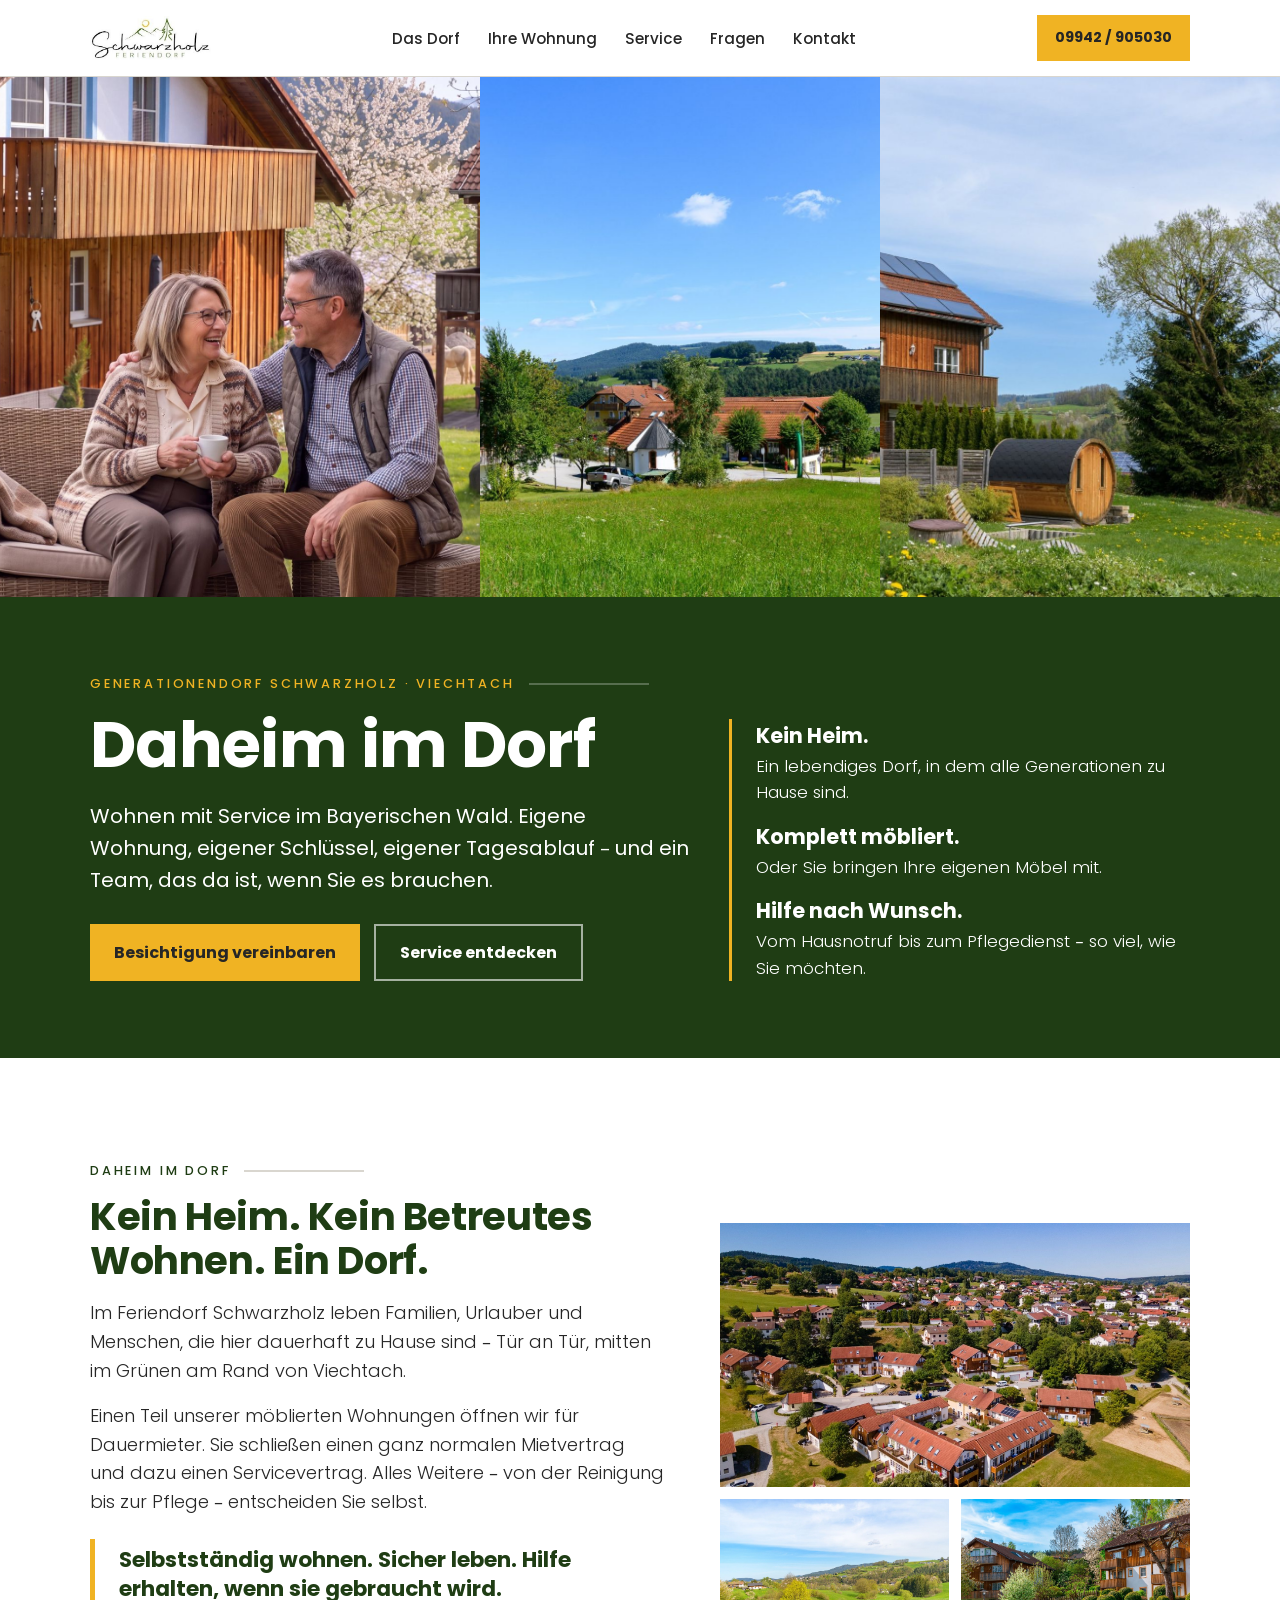
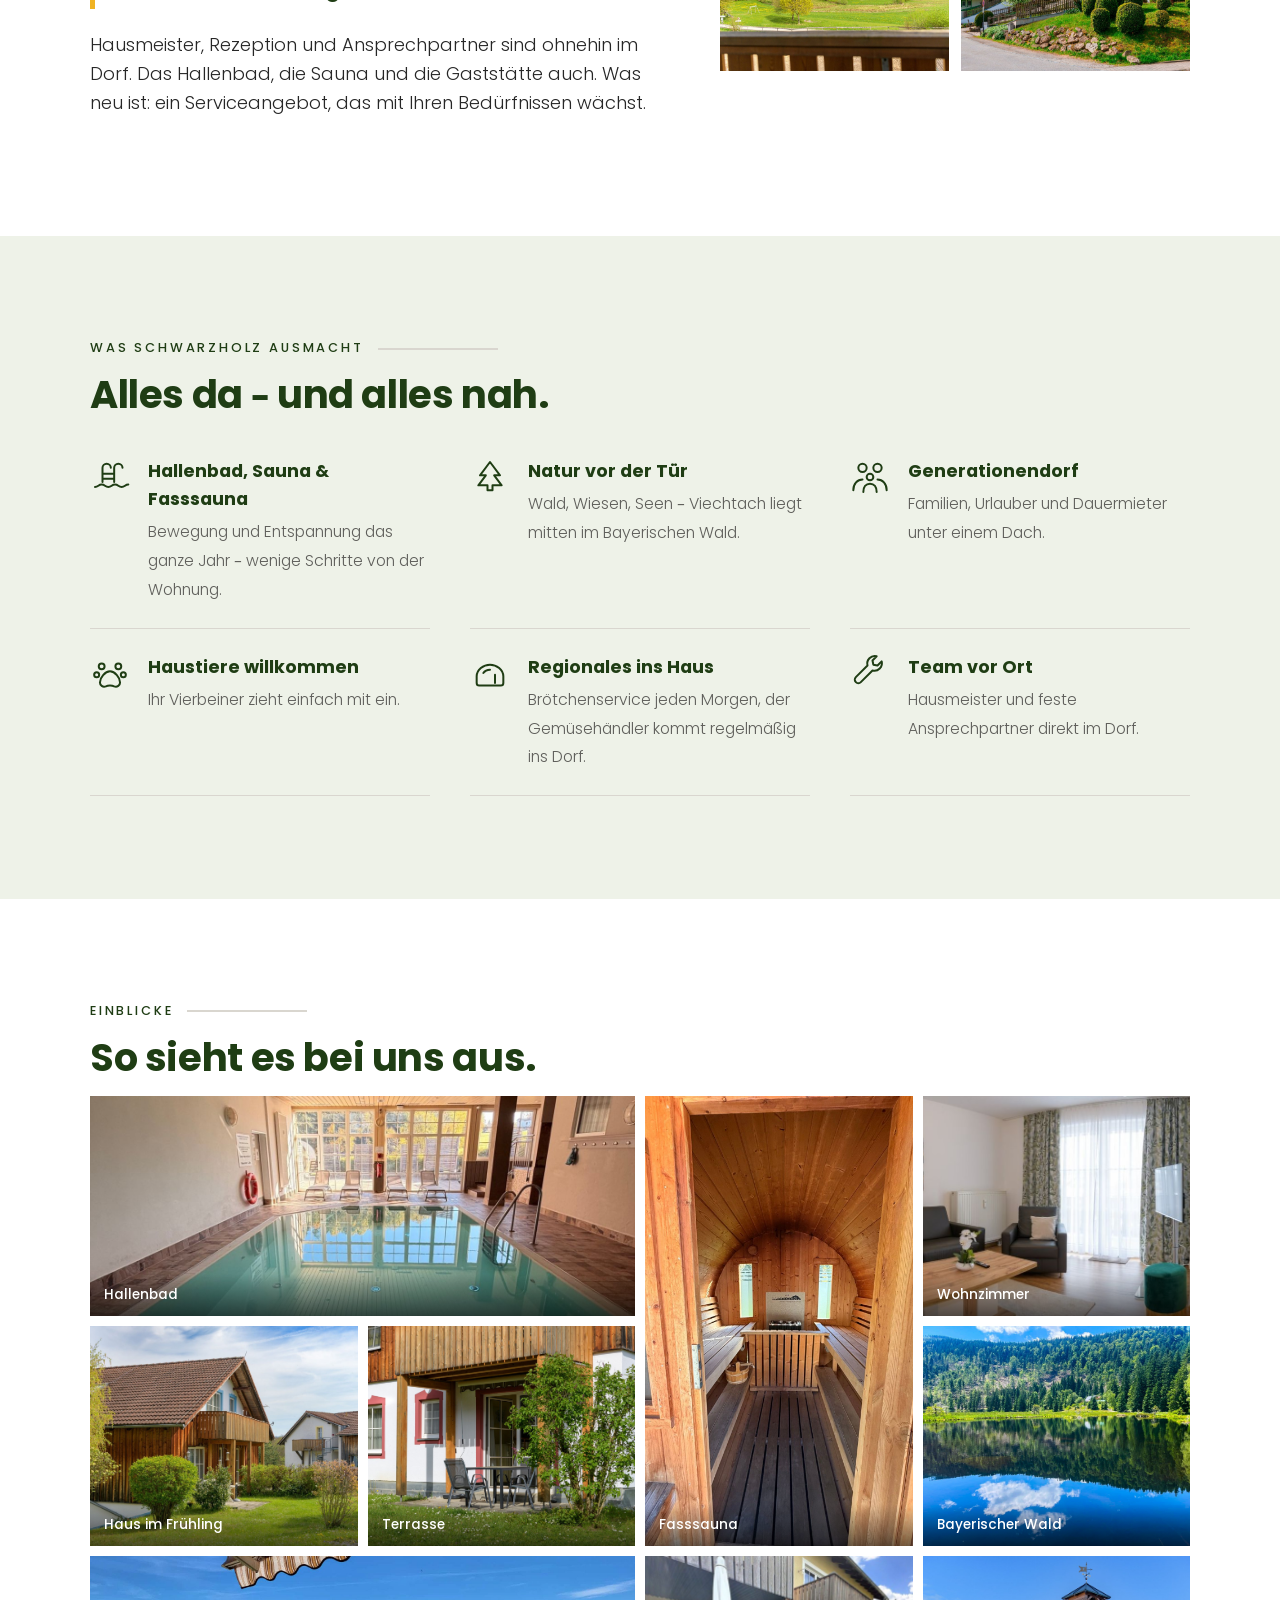
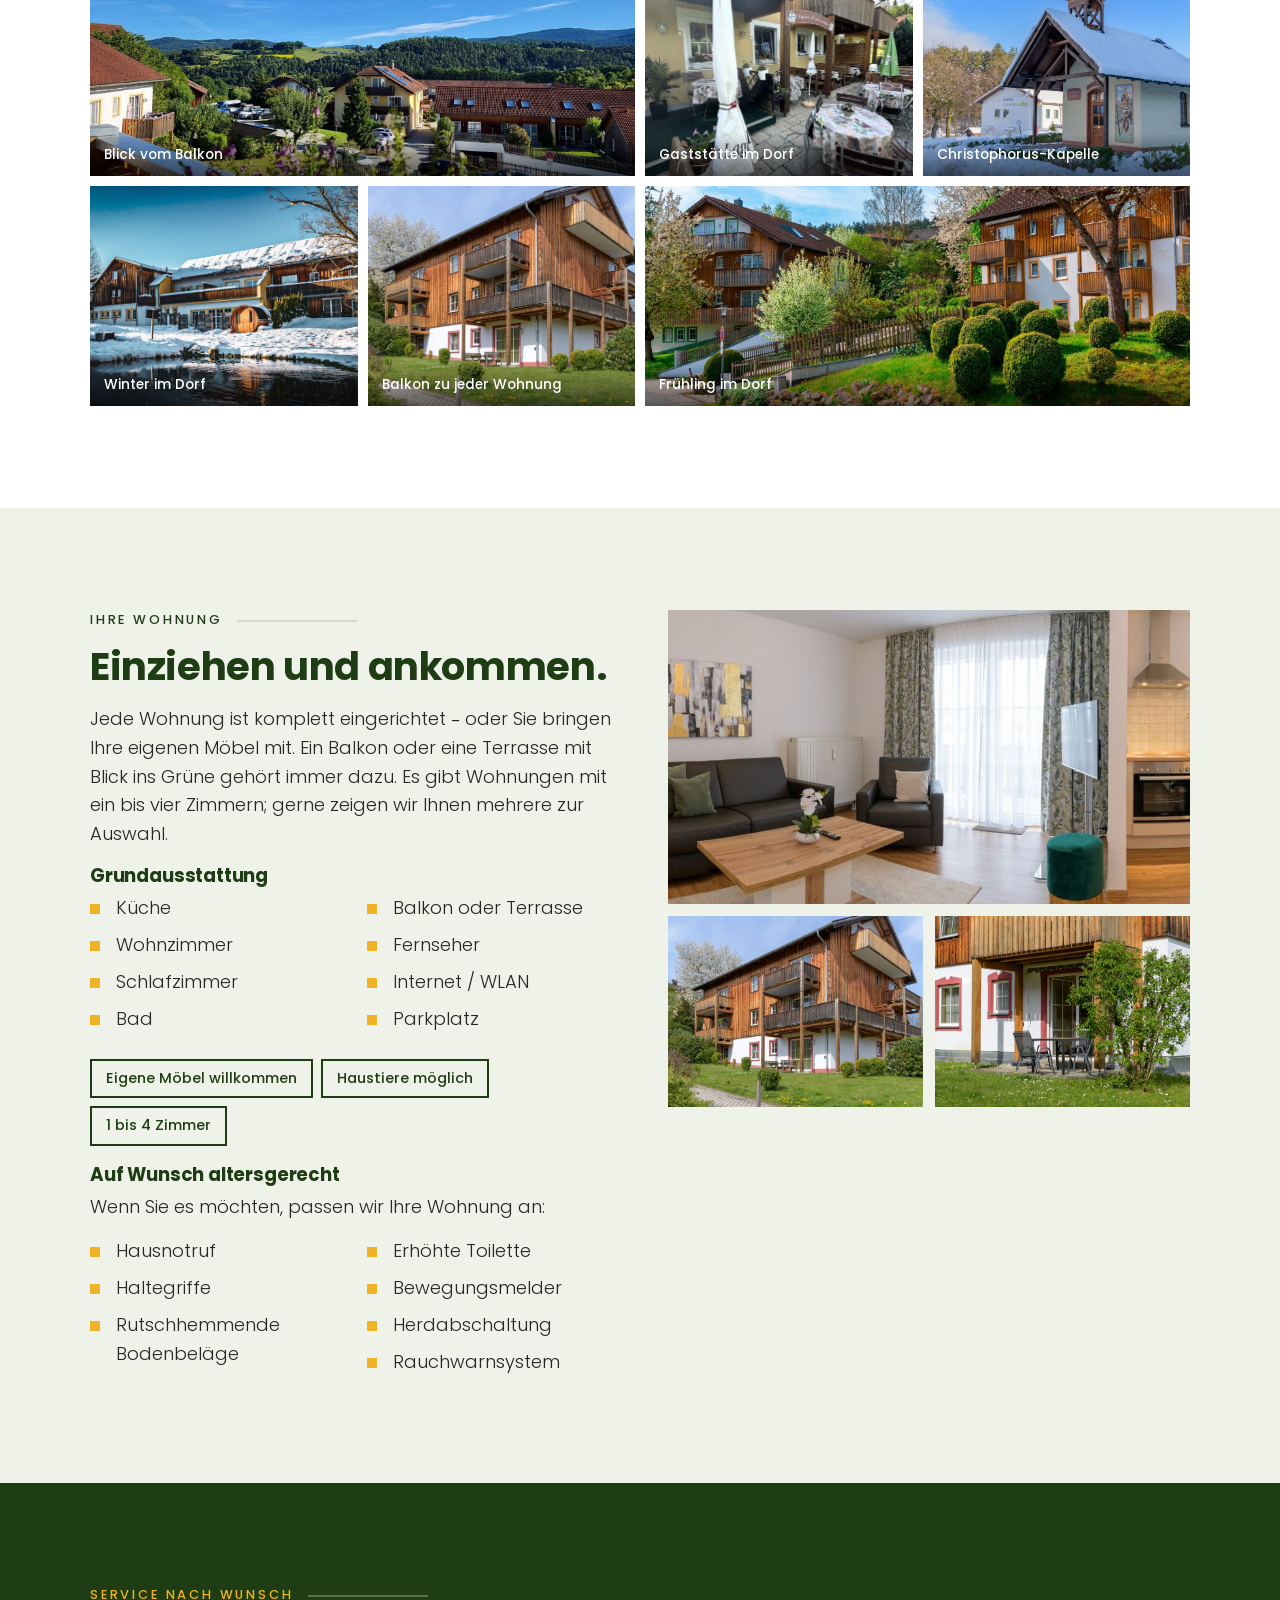
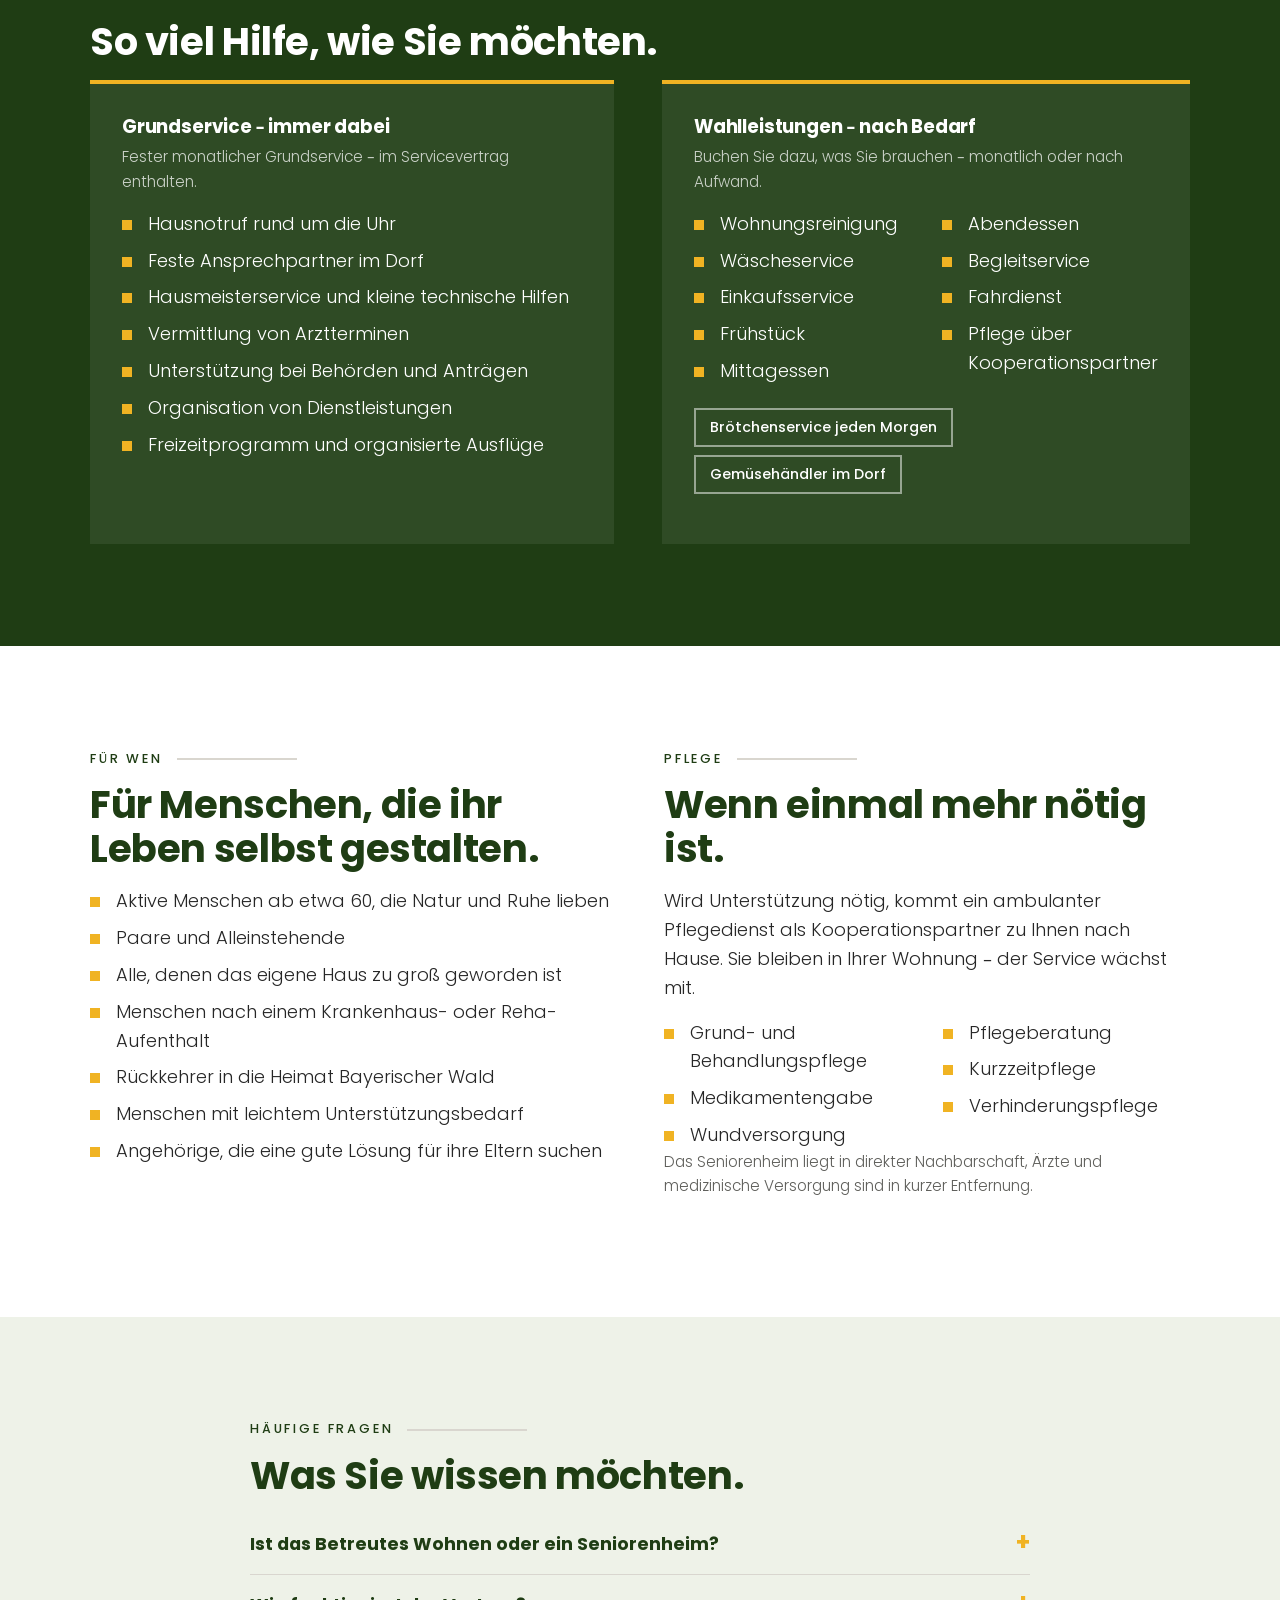
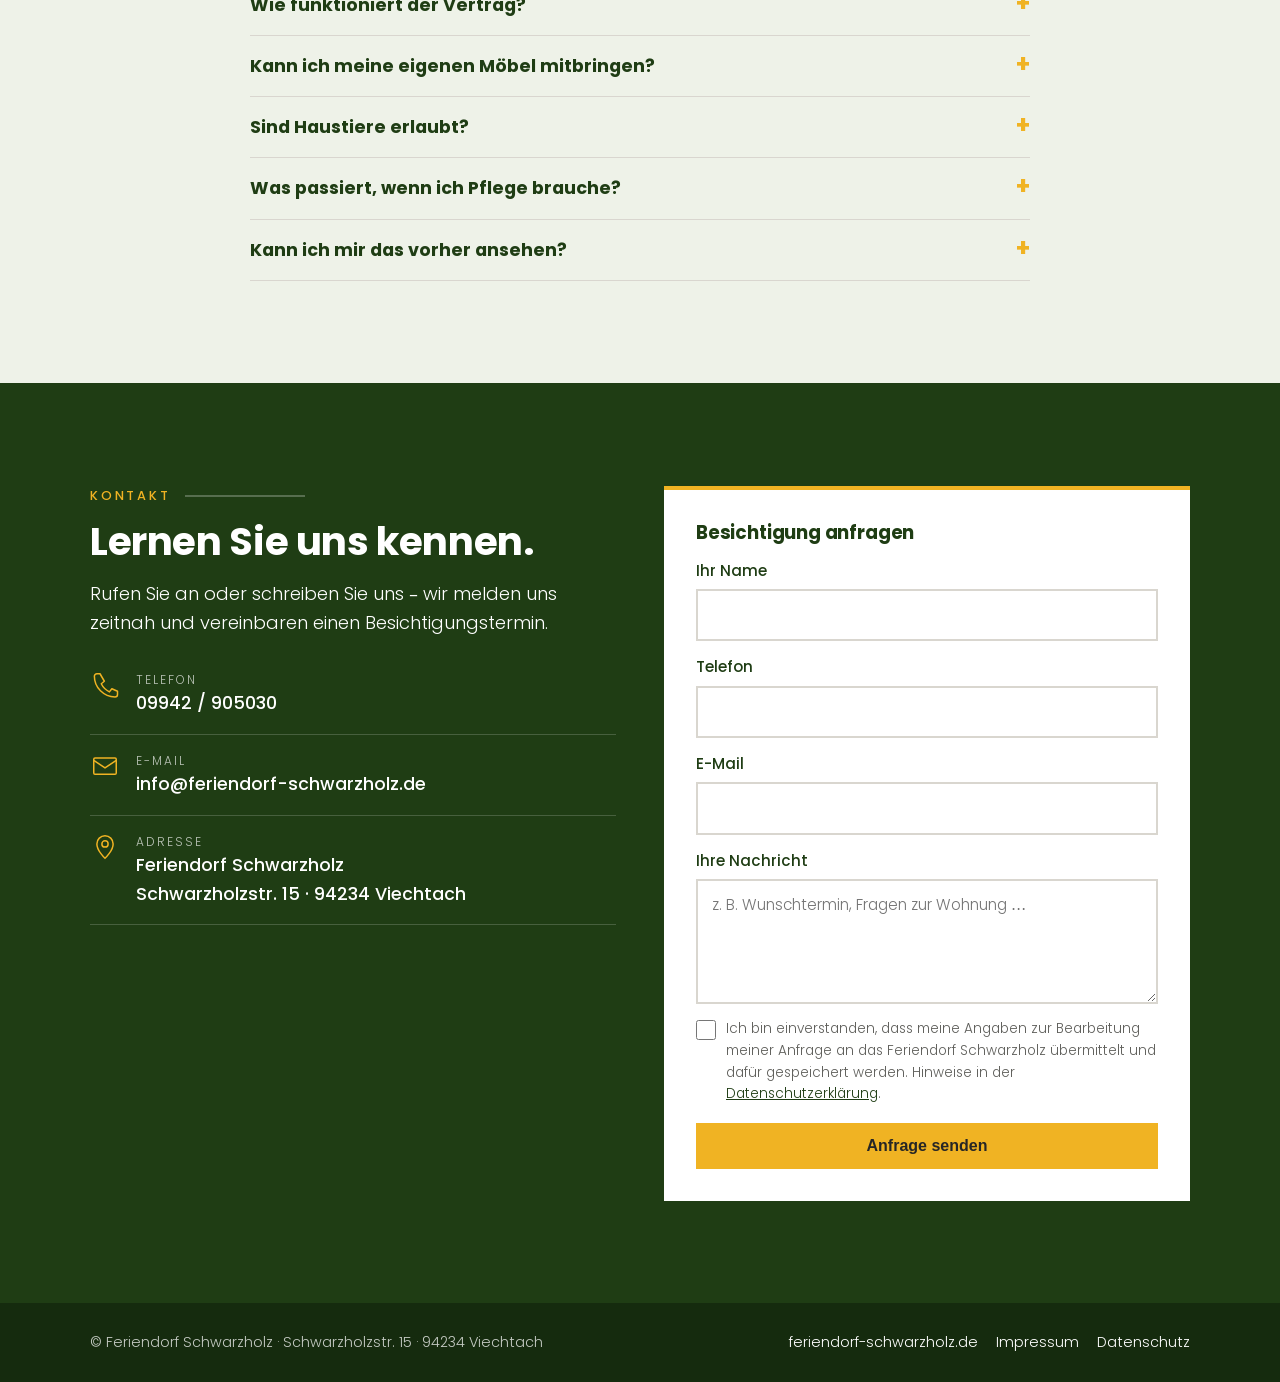
==== commit c17d5e84: "Anfragen-Log (CSV) und passwortgeschützte Übersicht unter /admin - Jede Anfrage wird gespeichert, in" ====
--- a/index.html
+++ b/index.html
@@ -17,7 +17,7 @@
 <meta name="twitter:card" content="summary_large_image">
 <meta name="geo.region" content="DE-BY">
 <meta name="geo.placename" content="Viechtach">
-<link rel="stylesheet" href="css/style.css">
+<link rel="stylesheet" href="css/style.css?v=5">
 <link rel="icon" href="img/logo.jpg">
 <script type="application/ld+json">
 {
@@ -290,7 +290,7 @@
         <label>Telefon<input type="tel" name="Telefon" autocomplete="tel"></label>
         <label>E-Mail<input type="email" name="E-Mail" required autocomplete="email"></label>
         <label>Ihre Nachricht<textarea name="Nachricht" rows="4" placeholder="z. B. Wunschtermin, Fragen zur Wohnung …"></textarea></label>
-        <label class="consent"><input type="checkbox" name="Datenschutz" value="zugestimmt" required><span>Ich bin einverstanden, dass meine Angaben zur Bearbeitung meiner Anfrage per E-Mail an das Feriendorf Schwarzholz übermittelt werden. Hinweise in der <a href="https://www.feriendorf-schwarzholz.de/datenschutz" target="_blank" rel="noopener">Datenschutzerklärung</a>.</span></label>
+        <label class="consent"><input type="checkbox" name="Datenschutz" value="zugestimmt" required><span>Ich bin einverstanden, dass meine Angaben zur Bearbeitung meiner Anfrage an das Feriendorf Schwarzholz übermittelt und dafür gespeichert werden. Hinweise in der <a href="https://www.feriendorf-schwarzholz.de/datenschutz" target="_blank" rel="noopener">Datenschutzerklärung</a>.</span></label>
         <button class="btn" type="submit">Anfrage senden</button>
       </form>
     </div>
